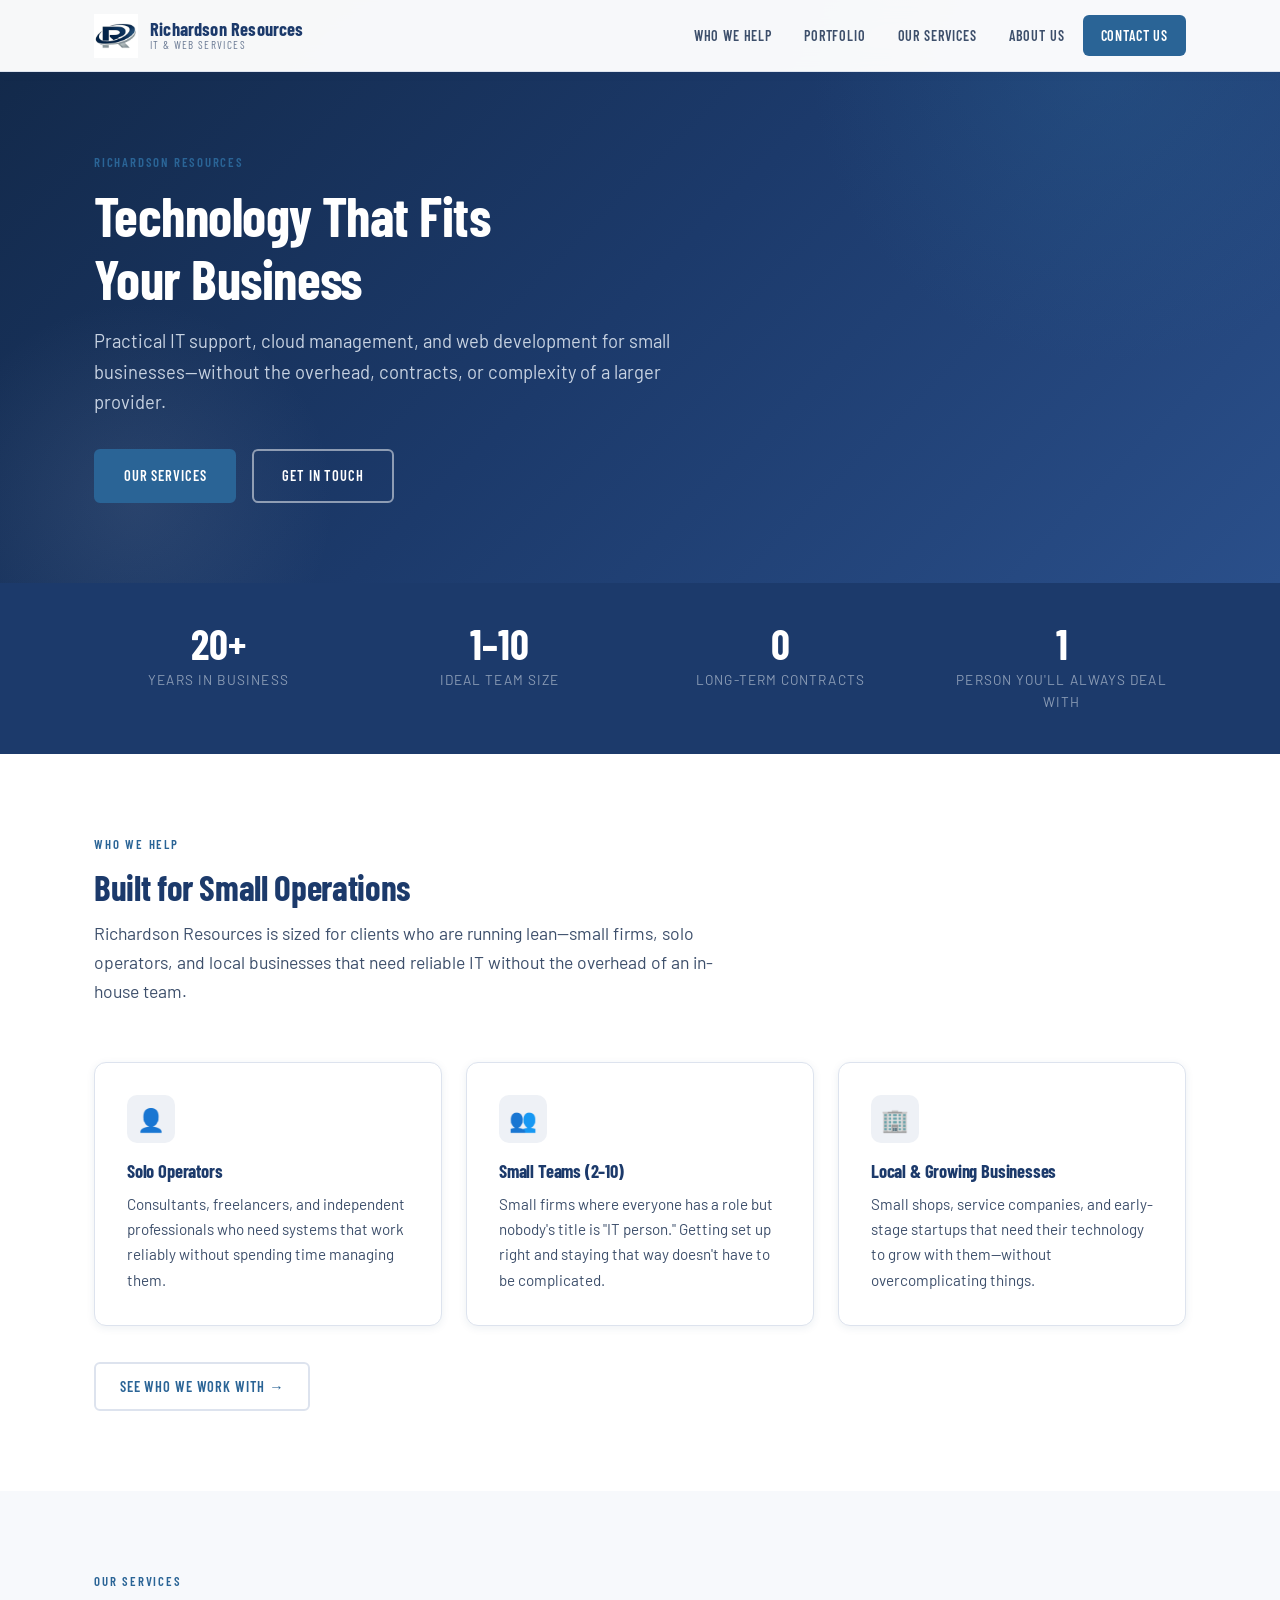
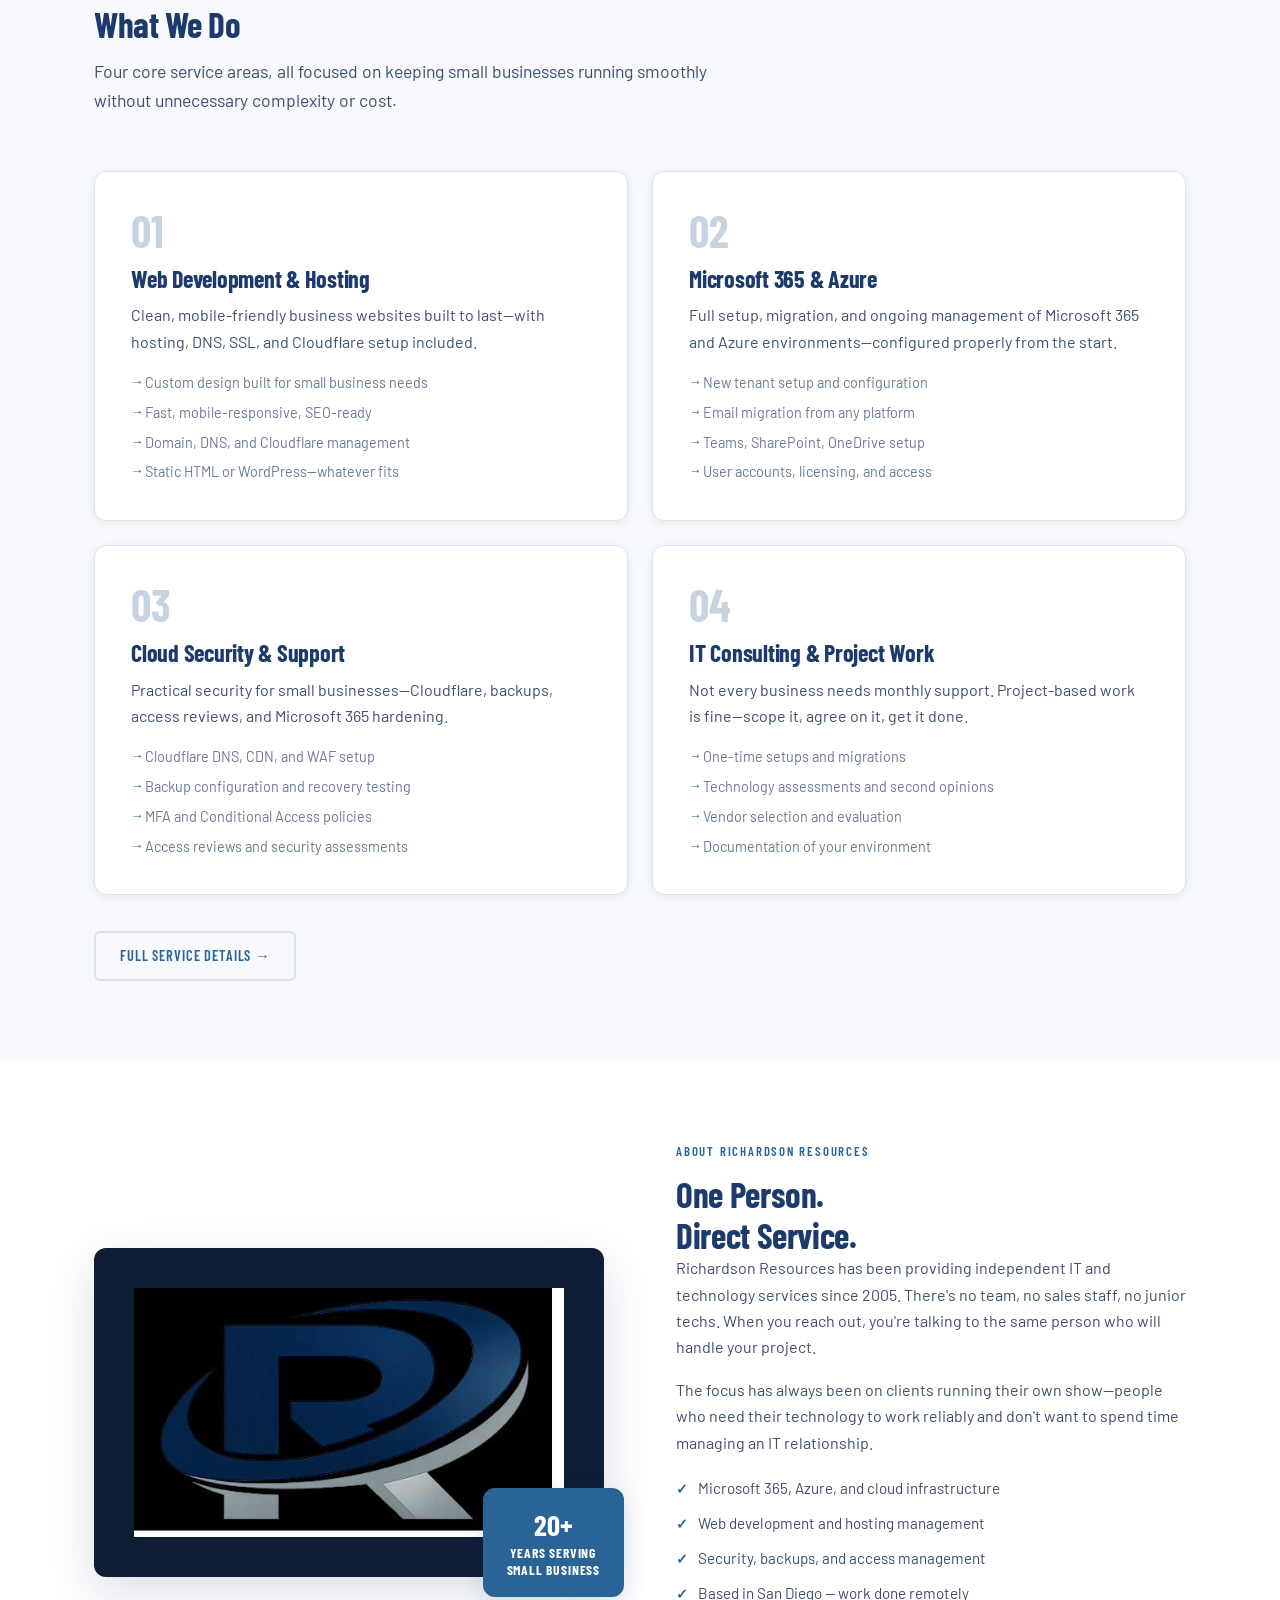
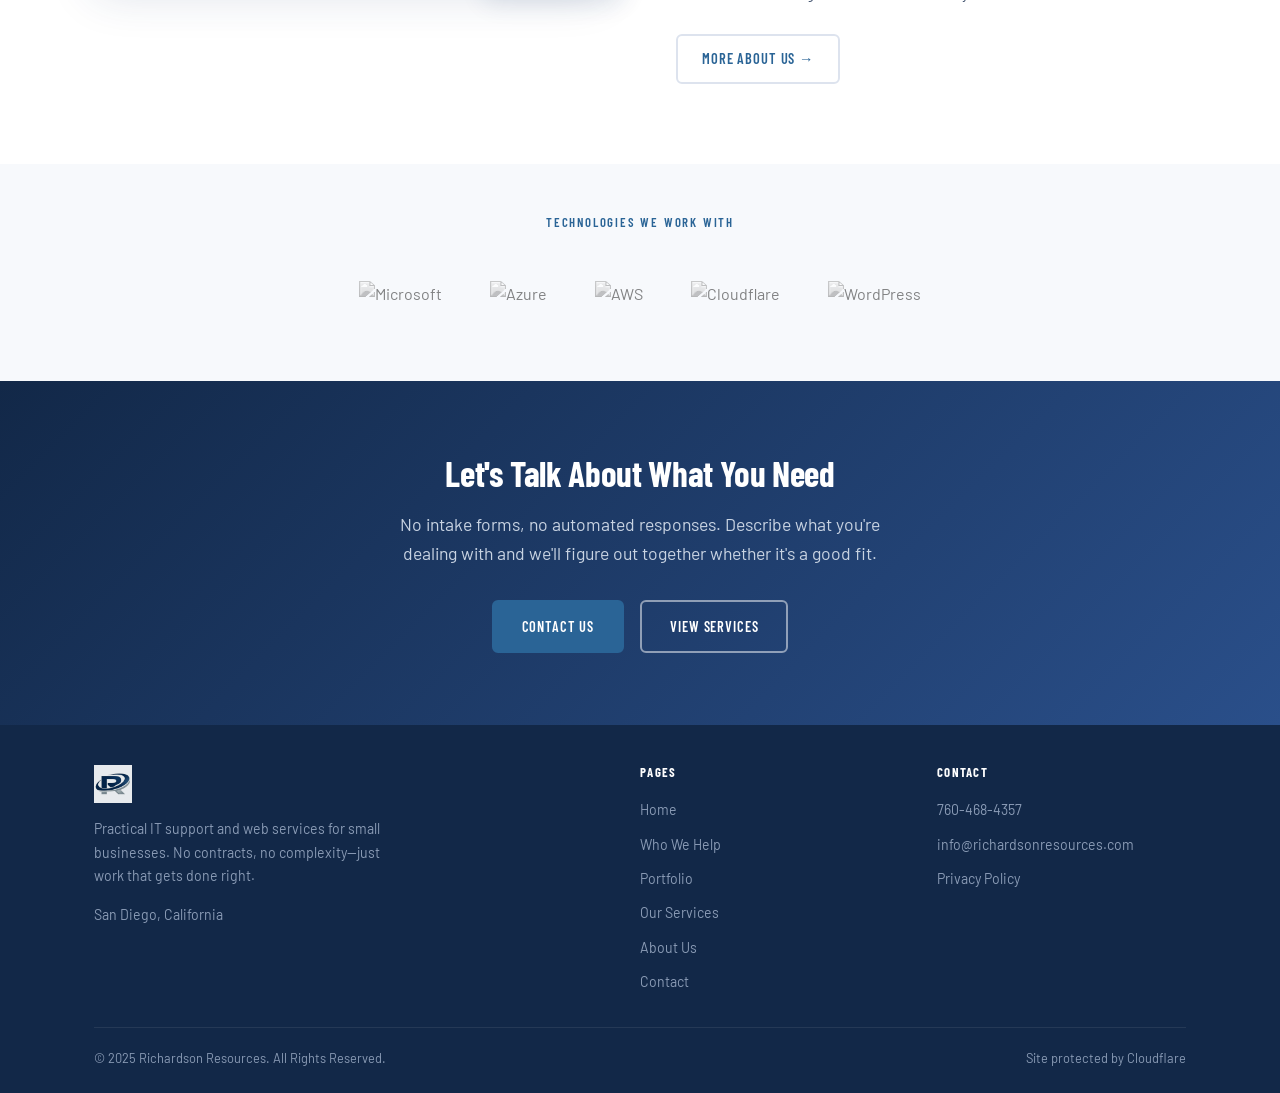
==== index.html @ 94117ff0 "Initial deploy" ====
<!DOCTYPE html>
<html lang="en">
<head>
  <meta charset="UTF-8">
  <meta name="viewport" content="width=device-width, initial-scale=1.0">
  <title>Richardson Resources | Small Business IT &amp; Web Services</title>
  <meta name="description" content="Practical IT support, Microsoft 365 management, and web development for small businesses. No contracts, no complexity — just work that gets done right.">
  <meta name="keywords" content="small business IT support, Microsoft 365, Azure, web development, San Diego, IT consulting">
  <meta property="og:title" content="Richardson Resources">
  <meta property="og:description" content="Practical IT support and web services for small businesses. Project-based, no contracts.">
  <meta property="og:type" content="website">
  <meta name="theme-color" content="#1C3A6B">
  <link rel="icon" href="images/favicon.jpg" type="image/jpeg">
  <link rel="stylesheet" href="style.css">
</head>
<body>

  <!-- ============ NAVIGATION ============ -->
  <nav class="nav">
    <div class="container nav__inner">
      <a href="index.html" class="nav__logo">
        <img src="images/LogoR.jpg" alt="Richardson Resources">
        <div class="nav__logo-text">
          Richardson Resources
          <span>IT &amp; Web Services</span>
        </div>
      </a>
      <div class="nav__links">
        <a href="who-we-help.html">Who We Help</a>
        <a href="portfolio.html">Portfolio</a>
        <a href="our-services.html">Our Services</a>
        <a href="about-us.html">About Us</a>
        <a href="contact.html" class="btn-primary">Contact Us</a>
      </div>
      <button class="nav__toggle" id="navToggle" aria-label="Open menu">
        <span></span><span></span><span></span>
      </button>
    </div>
  </nav>

  <!-- Mobile menu -->
  <div class="nav__mobile" id="mobileMenu">
    <a href="who-we-help.html">Who We Help</a>
    <a href="portfolio.html">Portfolio</a>
    <a href="our-services.html">Our Services</a>
    <a href="about-us.html">About Us</a>
    <a href="contact.html">Contact Us</a>
  </div>

  <!-- ============ HERO ============ -->
  <section class="hero">
    <div class="container hero__inner">
      <div class="section-label">Richardson Resources</div>
      <h1>Technology That Fits<br>Your Business</h1>
      <p>Practical IT support, cloud management, and web development for small businesses—without the overhead, contracts, or complexity of a larger provider.</p>
      <div class="hero__actions">
        <a href="our-services.html" class="btn btn-primary">Our Services</a>
        <a href="contact.html" class="btn btn-outline">Get in Touch</a>
      </div>
    </div>
  </section>

  <!-- ============ STATS BAR ============ -->
  <div class="stats-bar">
    <div class="container">
      <div class="stats-bar__grid">
        <div>
          <div class="stat__num">20+</div>
          <div class="stat__label">Years in Business</div>
        </div>
        <div>
          <div class="stat__num">1–10</div>
          <div class="stat__label">Ideal Team Size</div>
        </div>
        <div>
          <div class="stat__num">0</div>
          <div class="stat__label">Long-Term Contracts</div>
        </div>
        <div>
          <div class="stat__num">1</div>
          <div class="stat__label">Person You'll Always Deal With</div>
        </div>
      </div>
    </div>
  </div>

  <!-- ============ WHO WE HELP ============ -->
  <section class="section">
    <div class="container">
      <div class="section-header">
        <div class="section-label">Who We Help</div>
        <h2>Built for Small Operations</h2>
        <p>Richardson Resources is sized for clients who are running lean—small firms, solo operators, and local businesses that need reliable IT without the overhead of an in-house team.</p>
      </div>
      <div class="who-grid">
        <div class="who-card">
          <div class="who-card__icon">👤</div>
          <h3>Solo Operators</h3>
          <p>Consultants, freelancers, and independent professionals who need systems that work reliably without spending time managing them.</p>
        </div>
        <div class="who-card">
          <div class="who-card__icon">👥</div>
          <h3>Small Teams (2–10)</h3>
          <p>Small firms where everyone has a role but nobody's title is "IT person." Getting set up right and staying that way doesn't have to be complicated.</p>
        </div>
        <div class="who-card">
          <div class="who-card__icon">🏢</div>
          <h3>Local &amp; Growing Businesses</h3>
          <p>Small shops, service companies, and early-stage startups that need their technology to grow with them—without overcomplicating things.</p>
        </div>
      </div>
      <div style="margin-top: 36px;">
        <a href="who-we-help.html" class="btn btn-ghost">See Who We Work With →</a>
      </div>
    </div>
  </section>

  <!-- ============ SERVICES ============ -->
  <section class="section section--alt">
    <div class="container">
      <div class="section-header">
        <div class="section-label">Our Services</div>
        <h2>What We Do</h2>
        <p>Four core service areas, all focused on keeping small businesses running smoothly without unnecessary complexity or cost.</p>
      </div>
      <div class="services-grid">
        <div class="service-card">
          <div class="service-card__num">01</div>
          <h3>Web Development &amp; Hosting</h3>
          <p>Clean, mobile-friendly business websites built to last—with hosting, DNS, SSL, and Cloudflare setup included.</p>
          <ul>
            <li>Custom design built for small business needs</li>
            <li>Fast, mobile-responsive, SEO-ready</li>
            <li>Domain, DNS, and Cloudflare management</li>
            <li>Static HTML or WordPress—whatever fits</li>
          </ul>
        </div>
        <div class="service-card">
          <div class="service-card__num">02</div>
          <h3>Microsoft 365 &amp; Azure</h3>
          <p>Full setup, migration, and ongoing management of Microsoft 365 and Azure environments—configured properly from the start.</p>
          <ul>
            <li>New tenant setup and configuration</li>
            <li>Email migration from any platform</li>
            <li>Teams, SharePoint, OneDrive setup</li>
            <li>User accounts, licensing, and access</li>
          </ul>
        </div>
        <div class="service-card">
          <div class="service-card__num">03</div>
          <h3>Cloud Security &amp; Support</h3>
          <p>Practical security for small businesses—Cloudflare, backups, access reviews, and Microsoft 365 hardening.</p>
          <ul>
            <li>Cloudflare DNS, CDN, and WAF setup</li>
            <li>Backup configuration and recovery testing</li>
            <li>MFA and Conditional Access policies</li>
            <li>Access reviews and security assessments</li>
          </ul>
        </div>
        <div class="service-card">
          <div class="service-card__num">04</div>
          <h3>IT Consulting &amp; Project Work</h3>
          <p>Not every business needs monthly support. Project-based work is fine—scope it, agree on it, get it done.</p>
          <ul>
            <li>One-time setups and migrations</li>
            <li>Technology assessments and second opinions</li>
            <li>Vendor selection and evaluation</li>
            <li>Documentation of your environment</li>
          </ul>
        </div>
      </div>
      <div style="margin-top: 36px;">
        <a href="our-services.html" class="btn btn-ghost">Full Service Details →</a>
      </div>
    </div>
  </section>

  <!-- ============ ABOUT PREVIEW ============ -->
  <section class="section">
    <div class="container">
      <div class="about-split">
        <div class="about-split__visual">
          <div class="about-split__img-wrap">
            <img src="images/MainLogo.png" alt="Richardson Resources" style="background:#0f1e35; padding: 40px;">
          </div>
          <div class="about-split__badge">
            <strong>20+</strong>
            Years Serving<br>Small Business
          </div>
        </div>
        <div>
          <div class="section-label">About Richardson Resources</div>
          <h2>One Person.<br>Direct Service.</h2>
          <p>Richardson Resources has been providing independent IT and technology services since 2005. There's no team, no sales staff, no junior techs. When you reach out, you're talking to the same person who will handle your project.</p>
          <p>The focus has always been on clients running their own show—people who need their technology to work reliably and don't want to spend time managing an IT relationship.</p>
          <ul class="check-list">
            <li>Microsoft 365, Azure, and cloud infrastructure</li>
            <li>Web development and hosting management</li>
            <li>Security, backups, and access management</li>
            <li>Based in San Diego — work done remotely</li>
          </ul>
          <div style="margin-top: 28px;">
            <a href="about-us.html" class="btn btn-ghost">More About Us →</a>
          </div>
        </div>
      </div>
    </div>
  </section>

  <!-- ============ TECH LOGOS ============ -->
  <section class="section section--alt" style="padding: 48px 0;">
    <div class="container">
      <div class="section-header--center" style="margin-bottom: 32px;">
        <div class="section-label" style="text-align:center;">Technologies We Work With</div>
      </div>
      <div class="tech-logos">
        <img src="https://upload.wikimedia.org/wikipedia/commons/thumb/4/44/Microsoft_logo.svg/512px-Microsoft_logo.svg.png" alt="Microsoft">
        <img src="https://upload.wikimedia.org/wikipedia/commons/thumb/f/f1/Azure_logo_%28no_text%29.svg/372px-Azure_logo_%28no_text%29.svg.png" alt="Azure">
        <img src="https://upload.wikimedia.org/wikipedia/commons/thumb/9/93/Amazon_Web_Services_Logo.svg/1024px-Amazon_Web_Services_Logo.svg.png" alt="AWS">
        <img src="https://upload.wikimedia.org/wikipedia/commons/thumb/4/4b/Cloudflare_Logo.svg/2560px-Cloudflare_Logo.svg.png" alt="Cloudflare">
        <img src="https://upload.wikimedia.org/wikipedia/commons/thumb/9/98/WordPress_blue_logo.svg/512px-WordPress_blue_logo.svg.png" alt="WordPress">
      </div>
    </div>
  </section>

  <!-- ============ CTA BAND ============ -->
  <section class="cta-band">
    <div class="container">
      <h2>Let's Talk About What You Need</h2>
      <p>No intake forms, no automated responses. Describe what you're dealing with and we'll figure out together whether it's a good fit.</p>
      <div style="display:flex;gap:16px;justify-content:center;flex-wrap:wrap;">
        <a href="contact.html" class="btn btn-primary">Contact Us</a>
        <a href="our-services.html" class="btn btn-outline">View Services</a>
      </div>
    </div>
  </section>

  <!-- ============ FOOTER ============ -->
  <footer class="footer">
    <div class="container">
      <div class="footer__inner">
        <div class="footer__brand">
          <img src="images/LogoR.jpg" alt="Richardson Resources">
          <p>Practical IT support and web services for small businesses. No contracts, no complexity—just work that gets done right.</p>
          <p style="margin-top:12px;">San Diego, California</p>
        </div>
        <div class="footer__col">
          <h4>Pages</h4>
          <ul>
            <li><a href="index.html">Home</a></li>
            <li><a href="who-we-help.html">Who We Help</a></li>
            <li><a href="portfolio.html">Portfolio</a></li>
            <li><a href="our-services.html">Our Services</a></li>
            <li><a href="about-us.html">About Us</a></li>
            <li><a href="contact.html">Contact</a></li>
          </ul>
        </div>
        <div class="footer__col">
          <h4>Contact</h4>
          <ul>
            <li><a href="tel:17604684357">760-468-4357</a></li>
            <li><a href="mailto:info@richardsonresources.com">info@richardsonresources.com</a></li>
            <li><a href="privacy-policy.html">Privacy Policy</a></li>
          </ul>
        </div>
      </div>
      <div class="footer__bottom">
        <span>© 2025 Richardson Resources. All Rights Reserved.</span>
        <span>Site protected by <a href="https://www.cloudflare.com" target="_blank" rel="noopener">Cloudflare</a></span>
      </div>
    </div>
  </footer>

  <script src="nav.js"></script>
</body>
</html>
---- style.css ----
/* ============================================================
   RICHARDSON RESOURCES — Main Stylesheet
   Brand: Navy #1C3A6B | Steel #8A9BB5 | Accent #2A6496
   Updated: 2025
   ============================================================ */

/* --- Google Fonts --- */
@import url('https://fonts.googleapis.com/css2?family=Barlow:wght@300;400;500;600;700&family=Barlow+Condensed:wght@500;600;700&display=swap');

/* --- CSS Variables --- */
:root {
  --navy:        #1C3A6B;
  --navy-dark:   #122848;
  --navy-light:  #2A4F8A;
  --steel:       #8A9BB5;
  --steel-light: #C8D3E2;
  --steel-pale:  #EEF1F6;
  --accent:      #2A6496;
  --accent-light:#3A7AB0;
  --white:       #FFFFFF;
  --off-white:   #F7F9FC;
  --text-dark:   #1A2133;
  --text-mid:    #3D4F6B;
  --text-light:  #6A7A94;
  --border:      #DDE3EE;

  --font-main:   'Barlow', sans-serif;
  --font-display:'Barlow Condensed', sans-serif;

  --radius:      6px;
  --radius-lg:   12px;
  --shadow-sm:   0 2px 8px rgba(28,58,107,0.08);
  --shadow-md:   0 6px 24px rgba(28,58,107,0.12);
  --shadow-lg:   0 16px 48px rgba(28,58,107,0.16);

  --max-width:   1140px;
  --nav-height:  72px;
  --transition:  0.25s ease;
}

/* --- Reset & Base --- */
*, *::before, *::after { box-sizing: border-box; margin: 0; padding: 0; }

html { scroll-behavior: smooth; font-size: 16px; }

body {
  font-family: var(--font-main);
  color: var(--text-dark);
  background: var(--white);
  line-height: 1.65;
  -webkit-font-smoothing: antialiased;
}

img { max-width: 100%; display: block; }
a { color: var(--accent); text-decoration: none; transition: color var(--transition); }
a:hover { color: var(--navy); }

/* --- Typography --- */
h1, h2, h3, h4 {
  font-family: var(--font-display);
  font-weight: 700;
  line-height: 1.15;
  color: var(--navy);
  letter-spacing: -0.01em;
}

h1 { font-size: clamp(2.2rem, 5vw, 3.4rem); }
h2 { font-size: clamp(1.6rem, 3vw, 2.2rem); }
h3 { font-size: clamp(1.2rem, 2vw, 1.5rem); }
h4 { font-size: 1.1rem; }

p { color: var(--text-mid); margin-bottom: 1rem; }
p:last-child { margin-bottom: 0; }

ul { list-style: none; }

/* --- Layout Utilities --- */
.container {
  max-width: var(--max-width);
  margin: 0 auto;
  padding: 0 24px;
}

.section {
  padding: 80px 0;
}

.section--alt {
  background: var(--off-white);
}

.section--navy {
  background: var(--navy);
}

.section--navy h1,
.section--navy h2,
.section--navy h3 { color: var(--white); }
.section--navy p { color: var(--steel-light); }

.section-label {
  font-family: var(--font-display);
  font-size: 0.8rem;
  font-weight: 600;
  letter-spacing: 0.14em;
  text-transform: uppercase;
  color: var(--accent);
  margin-bottom: 12px;
}

.section-header {
  max-width: 640px;
  margin-bottom: 56px;
}

.section-header--center {
  text-align: center;
  margin: 0 auto 56px;
}

.section-header p {
  font-size: 1.1rem;
  margin-top: 12px;
}

/* --- Buttons --- */
.btn {
  display: inline-flex;
  align-items: center;
  gap: 8px;
  font-family: var(--font-display);
  font-size: 0.9rem;
  font-weight: 600;
  letter-spacing: 0.06em;
  text-transform: uppercase;
  padding: 13px 28px;
  border-radius: var(--radius);
  border: 2px solid transparent;
  cursor: pointer;
  transition: all var(--transition);
  white-space: nowrap;
}

.btn-primary {
  background: var(--accent);
  color: var(--white);
  border-color: var(--accent);
}
.btn-primary:hover {
  background: var(--navy);
  border-color: var(--navy);
  color: var(--white);
  transform: translateY(-1px);
  box-shadow: var(--shadow-md);
}

.btn-outline {
  background: transparent;
  color: var(--white);
  border-color: rgba(255,255,255,0.5);
}
.btn-outline:hover {
  background: rgba(255,255,255,0.12);
  border-color: var(--white);
  color: var(--white);
}

.btn-ghost {
  background: transparent;
  color: var(--accent);
  border-color: var(--border);
  padding: 11px 24px;
}
.btn-ghost:hover {
  border-color: var(--accent);
  background: var(--steel-pale);
  color: var(--navy);
}

/* ============================================================
   NAVIGATION
   ============================================================ */
.nav {
  position: fixed;
  top: 0;
  left: 0;
  right: 0;
  z-index: 100;
  height: var(--nav-height);
  background: rgba(255,255,255,0.97);
  backdrop-filter: blur(12px);
  border-bottom: 1px solid var(--border);
  box-shadow: var(--shadow-sm);
  transition: all var(--transition);
}

.nav__inner {
  display: flex;
  align-items: center;
  justify-content: space-between;
  height: 100%;
}

.nav__logo {
  display: flex;
  align-items: center;
  gap: 12px;
  flex-shrink: 0;
}

.nav__logo img {
  height: 44px;
  width: auto;
}

.nav__logo-text {
  font-family: var(--font-display);
  font-size: 1.15rem;
  font-weight: 700;
  color: var(--navy);
  letter-spacing: 0.01em;
  line-height: 1.1;
}

.nav__logo-text span {
  display: block;
  font-weight: 400;
  font-size: 0.7rem;
  letter-spacing: 0.12em;
  text-transform: uppercase;
  color: var(--text-light);
}

.nav__links {
  display: flex;
  align-items: center;
  gap: 4px;
}

.nav__links a {
  font-family: var(--font-display);
  font-size: 0.88rem;
  font-weight: 600;
  letter-spacing: 0.06em;
  text-transform: uppercase;
  color: var(--text-mid);
  padding: 8px 14px;
  border-radius: var(--radius);
  transition: all var(--transition);
}

.nav__links a:hover,
.nav__links a.active {
  color: var(--navy);
  background: var(--steel-pale);
}

.nav__links a.btn-primary {
  color: var(--white);
  background: var(--accent);
  padding: 9px 18px;
}
.nav__links a.btn-primary:hover {
  background: var(--navy);
  color: var(--white);
}

/* Mobile nav toggle */
.nav__toggle {
  display: none;
  flex-direction: column;
  gap: 5px;
  cursor: pointer;
  padding: 4px;
  background: none;
  border: none;
}

.nav__toggle span {
  display: block;
  width: 24px;
  height: 2px;
  background: var(--navy);
  border-radius: 2px;
  transition: all var(--transition);
}

/* Mobile menu */
.nav__mobile {
  display: none;
  position: fixed;
  top: var(--nav-height);
  left: 0;
  right: 0;
  background: var(--white);
  border-bottom: 1px solid var(--border);
  box-shadow: var(--shadow-md);
  padding: 16px 24px 24px;
  z-index: 99;
}

.nav__mobile.open { display: block; }

.nav__mobile a {
  display: block;
  font-family: var(--font-display);
  font-size: 1rem;
  font-weight: 600;
  letter-spacing: 0.06em;
  text-transform: uppercase;
  color: var(--text-mid);
  padding: 12px 0;
  border-bottom: 1px solid var(--border);
  transition: color var(--transition);
}

.nav__mobile a:last-child { border-bottom: none; }
.nav__mobile a:hover { color: var(--navy); }

/* ============================================================
   PAGE HERO
   ============================================================ */
.hero {
  padding-top: calc(var(--nav-height) + 80px);
  padding-bottom: 80px;
  background: linear-gradient(135deg, var(--navy-dark) 0%, var(--navy) 50%, var(--navy-light) 100%);
  position: relative;
  overflow: hidden;
}

.hero::before {
  content: '';
  position: absolute;
  top: -40%;
  right: -10%;
  width: 600px;
  height: 600px;
  background: radial-gradient(circle, rgba(42,100,150,0.3) 0%, transparent 70%);
  pointer-events: none;
}

.hero::after {
  content: '';
  position: absolute;
  bottom: -20%;
  left: -5%;
  width: 400px;
  height: 400px;
  background: radial-gradient(circle, rgba(138,155,181,0.15) 0%, transparent 70%);
  pointer-events: none;
}

.hero__inner {
  position: relative;
  z-index: 1;
}

.hero h1 { color: var(--white); }

.hero p {
  color: var(--steel-light);
  font-size: 1.15rem;
  max-width: 600px;
  margin: 16px 0 32px;
}

.hero__actions {
  display: flex;
  gap: 16px;
  flex-wrap: wrap;
}

/* Page hero (inner pages) — smaller */
.page-hero {
  padding-top: calc(var(--nav-height) + 56px);
  padding-bottom: 56px;
  background: linear-gradient(135deg, var(--navy-dark) 0%, var(--navy) 60%, var(--navy-light) 100%);
  position: relative;
  overflow: hidden;
}

.page-hero::before {
  content: '';
  position: absolute;
  top: -50%;
  right: -5%;
  width: 400px;
  height: 400px;
  background: radial-gradient(circle, rgba(42,100,150,0.25) 0%, transparent 70%);
  pointer-events: none;
}

.page-hero h1 { color: var(--white); }
.page-hero p {
  color: var(--steel-light);
  font-size: 1.1rem;
  max-width: 560px;
  margin-top: 12px;
}

/* ============================================================
   HOME — WHO WE HELP PREVIEW
   ============================================================ */
.who-grid {
  display: grid;
  grid-template-columns: repeat(3, 1fr);
  gap: 24px;
}

.who-card {
  background: var(--white);
  border: 1px solid var(--border);
  border-radius: var(--radius-lg);
  padding: 32px;
  box-shadow: var(--shadow-sm);
  transition: all var(--transition);
}

.who-card:hover {
  box-shadow: var(--shadow-md);
  transform: translateY(-3px);
  border-color: var(--steel-light);
}

.who-card__icon {
  width: 48px;
  height: 48px;
  background: var(--steel-pale);
  border-radius: 10px;
  display: flex;
  align-items: center;
  justify-content: center;
  margin-bottom: 18px;
  color: var(--accent);
  font-size: 1.4rem;
}

.who-card h3 { margin-bottom: 10px; font-size: 1.15rem; }
.who-card p { font-size: 0.95rem; }

/* ============================================================
   HOME — SERVICES PREVIEW
   ============================================================ */
.services-grid {
  display: grid;
  grid-template-columns: repeat(2, 1fr);
  gap: 24px;
}

.service-card {
  background: var(--white);
  border: 1px solid var(--border);
  border-radius: var(--radius-lg);
  padding: 36px;
  box-shadow: var(--shadow-sm);
  transition: all var(--transition);
  position: relative;
  overflow: hidden;
}

.service-card::before {
  content: '';
  position: absolute;
  top: 0;
  left: 0;
  right: 0;
  height: 3px;
  background: linear-gradient(90deg, var(--navy), var(--accent));
  transform: scaleX(0);
  transform-origin: left;
  transition: transform var(--transition);
}

.service-card:hover { box-shadow: var(--shadow-md); transform: translateY(-3px); }
.service-card:hover::before { transform: scaleX(1); }

.service-card__num {
  font-family: var(--font-display);
  font-size: 2.8rem;
  font-weight: 700;
  color: var(--steel-light);
  line-height: 1;
  margin-bottom: 12px;
}

.service-card h3 { margin-bottom: 10px; }

.service-card ul {
  margin-top: 14px;
  display: flex;
  flex-direction: column;
  gap: 6px;
}

.service-card li {
  font-size: 0.9rem;
  color: var(--text-light);
  padding-left: 14px;
  position: relative;
}
.service-card li::before {
  content: '→';
  position: absolute;
  left: 0;
  color: var(--accent);
  font-size: 0.8rem;
}

/* ============================================================
   STATS BAR
   ============================================================ */
.stats-bar {
  background: var(--navy);
  padding: 40px 0;
}

.stats-bar__grid {
  display: grid;
  grid-template-columns: repeat(4, 1fr);
  gap: 32px;
  text-align: center;
}

.stat__num {
  font-family: var(--font-display);
  font-size: 2.6rem;
  font-weight: 700;
  color: var(--white);
  line-height: 1;
}

.stat__label {
  font-size: 0.85rem;
  color: var(--steel);
  margin-top: 4px;
  text-transform: uppercase;
  letter-spacing: 0.08em;
}

/* ============================================================
   TECH LOGOS
   ============================================================ */
.tech-logos {
  display: flex;
  align-items: center;
  justify-content: center;
  gap: 48px;
  flex-wrap: wrap;
  padding: 16px 0;
}

.tech-logos img {
  height: 36px;
  width: auto;
  opacity: 0.55;
  filter: grayscale(100%);
  transition: all var(--transition);
}

.tech-logos img:hover {
  opacity: 0.9;
  filter: grayscale(0%);
}

/* ============================================================
   ABOUT PREVIEW
   ============================================================ */
.about-split {
  display: grid;
  grid-template-columns: 1fr 1fr;
  gap: 72px;
  align-items: center;
}

.about-split__visual {
  position: relative;
}

.about-split__img-wrap {
  border-radius: var(--radius-lg);
  overflow: hidden;
  box-shadow: var(--shadow-lg);
}

.about-split__badge {
  position: absolute;
  bottom: -20px;
  right: -20px;
  background: var(--accent);
  color: var(--white);
  padding: 18px 24px;
  border-radius: var(--radius-lg);
  font-family: var(--font-display);
  font-weight: 700;
  font-size: 0.85rem;
  letter-spacing: 0.06em;
  text-transform: uppercase;
  box-shadow: var(--shadow-md);
  text-align: center;
  line-height: 1.3;
}

.about-split__badge strong {
  display: block;
  font-size: 1.8rem;
  letter-spacing: 0;
  text-transform: none;
}

/* ============================================================
   CHECK LISTS
   ============================================================ */
.check-list {
  display: flex;
  flex-direction: column;
  gap: 10px;
  margin: 20px 0;
}

.check-list li {
  display: flex;
  align-items: flex-start;
  gap: 10px;
  font-size: 0.95rem;
  color: var(--text-mid);
}

.check-list li::before {
  content: '✓';
  color: var(--accent);
  font-weight: 700;
  font-size: 0.85rem;
  margin-top: 2px;
  flex-shrink: 0;
}

/* ============================================================
   CTA BAND
   ============================================================ */
.cta-band {
  background: linear-gradient(135deg, var(--navy-dark), var(--navy-light));
  padding: 72px 0;
  text-align: center;
}

.cta-band h2 { color: var(--white); margin-bottom: 16px; }
.cta-band p {
  color: var(--steel-light);
  font-size: 1.1rem;
  max-width: 520px;
  margin: 0 auto 32px;
}

/* ============================================================
   WHO WE HELP PAGE
   ============================================================ */
.client-types {
  display: grid;
  grid-template-columns: repeat(2, 1fr);
  gap: 24px;
}

.client-card {
  background: var(--white);
  border: 1px solid var(--border);
  border-radius: var(--radius-lg);
  padding: 36px;
  box-shadow: var(--shadow-sm);
  transition: all var(--transition);
}

.client-card:hover {
  box-shadow: var(--shadow-md);
  transform: translateY(-3px);
}

.client-card__tag {
  display: inline-block;
  font-family: var(--font-display);
  font-size: 0.72rem;
  font-weight: 600;
  letter-spacing: 0.1em;
  text-transform: uppercase;
  color: var(--accent);
  background: var(--steel-pale);
  padding: 4px 10px;
  border-radius: 100px;
  margin-bottom: 14px;
}

.client-card h3 { margin-bottom: 10px; }

.fit-list {
  display: grid;
  grid-template-columns: repeat(2, 1fr);
  gap: 14px;
  margin-top: 8px;
}

.fit-item {
  background: var(--white);
  border: 1px solid var(--border);
  border-radius: var(--radius);
  padding: 20px;
  font-size: 0.9rem;
  color: var(--text-mid);
  line-height: 1.5;
}

/* ============================================================
   SERVICES PAGE
   ============================================================ */
.service-section {
  padding: 72px 0;
  border-bottom: 1px solid var(--border);
}

.service-section:last-of-type { border-bottom: none; }

.service-layout {
  display: grid;
  grid-template-columns: 1fr 2fr;
  gap: 64px;
  align-items: start;
}

.service-layout__aside {
  position: sticky;
  top: calc(var(--nav-height) + 24px);
}

.service-layout__aside h2 { margin-bottom: 12px; }

.service-features {
  display: grid;
  grid-template-columns: repeat(2, 1fr);
  gap: 14px;
  margin-top: 16px;
}

.feature-item {
  background: var(--off-white);
  border: 1px solid var(--border);
  border-radius: var(--radius);
  padding: 18px;
  font-size: 0.88rem;
  color: var(--text-mid);
  line-height: 1.5;
}

.feature-item strong {
  display: block;
  font-weight: 600;
  color: var(--navy);
  margin-bottom: 4px;
}

/* ============================================================
   PORTFOLIO PAGE
   ============================================================ */
.portfolio-grid {
  display: grid;
  grid-template-columns: repeat(3, 1fr);
  gap: 28px;
}

.portfolio-card {
  background: var(--white);
  border: 1px solid var(--border);
  border-radius: var(--radius-lg);
  overflow: hidden;
  box-shadow: var(--shadow-sm);
  transition: all var(--transition);
}

.portfolio-card:hover {
  box-shadow: var(--shadow-md);
  transform: translateY(-4px);
}

.portfolio-card__thumb {
  height: 200px;
  background: var(--steel-pale);
  display: flex;
  align-items: center;
  justify-content: center;
  position: relative;
  overflow: hidden;
}

.portfolio-card__thumb img {
  width: 100%;
  height: 100%;
  object-fit: cover;
}

.portfolio-card__thumb-placeholder {
  font-family: var(--font-display);
  font-size: 3rem;
  font-weight: 700;
  color: var(--steel-light);
}

.portfolio-card__body { padding: 24px; }
.portfolio-card__body h3 { font-size: 1.1rem; margin-bottom: 6px; }
.portfolio-card__body p { font-size: 0.88rem; margin-bottom: 16px; }

.portfolio-card__tag {
  display: inline-block;
  font-size: 0.72rem;
  font-weight: 600;
  letter-spacing: 0.08em;
  text-transform: uppercase;
  color: var(--accent);
  background: var(--steel-pale);
  padding: 3px 10px;
  border-radius: 100px;
  margin-bottom: 10px;
}

/* ============================================================
   ABOUT PAGE
   ============================================================ */
.timeline {
  position: relative;
  padding-left: 32px;
}

.timeline::before {
  content: '';
  position: absolute;
  left: 8px;
  top: 8px;
  bottom: 0;
  width: 2px;
  background: var(--border);
}

.timeline-item {
  position: relative;
  margin-bottom: 36px;
}

.timeline-item::before {
  content: '';
  position: absolute;
  left: -28px;
  top: 6px;
  width: 10px;
  height: 10px;
  border-radius: 50%;
  background: var(--accent);
  border: 2px solid var(--white);
  box-shadow: 0 0 0 2px var(--accent);
}

.timeline-item h4 { margin-bottom: 4px; }
.timeline-item p { font-size: 0.92rem; }

.skills-grid {
  display: grid;
  grid-template-columns: repeat(3, 1fr);
  gap: 16px;
}

.skill-pill {
  background: var(--steel-pale);
  border: 1px solid var(--border);
  border-radius: var(--radius);
  padding: 14px 18px;
  font-size: 0.88rem;
  color: var(--text-mid);
}

.skill-pill strong {
  display: block;
  color: var(--navy);
  font-weight: 600;
  margin-bottom: 2px;
}

/* ============================================================
   CONTACT / FOOTER
   ============================================================ */
.contact-split {
  display: grid;
  grid-template-columns: 1fr 1.4fr;
  gap: 64px;
  align-items: start;
}

.contact-info h3 { margin-bottom: 24px; }

.contact-detail {
  display: flex;
  align-items: flex-start;
  gap: 14px;
  margin-bottom: 20px;
}

.contact-detail__icon {
  width: 40px;
  height: 40px;
  background: var(--steel-pale);
  border-radius: 8px;
  display: flex;
  align-items: center;
  justify-content: center;
  color: var(--accent);
  font-size: 1rem;
  flex-shrink: 0;
}

.contact-detail__text strong {
  display: block;
  font-size: 0.78rem;
  text-transform: uppercase;
  letter-spacing: 0.1em;
  color: var(--text-light);
  margin-bottom: 2px;
}

.contact-detail__text a,
.contact-detail__text span {
  font-size: 0.95rem;
  color: var(--text-dark);
}

/* Contact Form */
.contact-form {
  background: var(--white);
  border: 1px solid var(--border);
  border-radius: var(--radius-lg);
  padding: 40px;
  box-shadow: var(--shadow-sm);
}

.form-group {
  margin-bottom: 20px;
}

.form-group label {
  display: block;
  font-family: var(--font-display);
  font-size: 0.78rem;
  font-weight: 600;
  letter-spacing: 0.1em;
  text-transform: uppercase;
  color: var(--text-light);
  margin-bottom: 6px;
}

.form-group input,
.form-group textarea {
  width: 100%;
  padding: 12px 16px;
  border: 1px solid var(--border);
  border-radius: var(--radius);
  font-family: var(--font-main);
  font-size: 0.95rem;
  color: var(--text-dark);
  background: var(--off-white);
  transition: border-color var(--transition), box-shadow var(--transition);
  outline: none;
}

.form-group input:focus,
.form-group textarea:focus {
  border-color: var(--accent);
  box-shadow: 0 0 0 3px rgba(42,100,150,0.1);
  background: var(--white);
}

.form-group textarea {
  height: 130px;
  resize: vertical;
}

/* Footer */
.footer {
  background: var(--navy-dark);
  padding: 40px 0 24px;
}

.footer__inner {
  display: grid;
  grid-template-columns: 2fr 1fr 1fr;
  gap: 48px;
  padding-bottom: 32px;
  border-bottom: 1px solid rgba(255,255,255,0.08);
}

.footer__brand img {
  height: 38px;
  width: auto;
  margin-bottom: 14px;
  opacity: 0.9;
}

.footer__brand p {
  font-size: 0.88rem;
  color: var(--steel);
  max-width: 300px;
}

.footer__col h4 {
  color: var(--white);
  font-size: 0.8rem;
  letter-spacing: 0.1em;
  text-transform: uppercase;
  margin-bottom: 16px;
}

.footer__col ul {
  display: flex;
  flex-direction: column;
  gap: 8px;
}

.footer__col a {
  font-size: 0.88rem;
  color: var(--steel);
  transition: color var(--transition);
}

.footer__col a:hover { color: var(--white); }

.footer__bottom {
  display: flex;
  justify-content: space-between;
  align-items: center;
  padding-top: 20px;
  font-size: 0.8rem;
  color: var(--steel);
  flex-wrap: wrap;
  gap: 8px;
}

.footer__bottom a { color: var(--steel); }
.footer__bottom a:hover { color: var(--white); }

/* ============================================================
   RESPONSIVE
   ============================================================ */
@media (max-width: 900px) {
  .nav__links { display: none; }
  .nav__toggle { display: flex; }

  .who-grid { grid-template-columns: 1fr; }
  .services-grid { grid-template-columns: 1fr; }
  .about-split { grid-template-columns: 1fr; gap: 40px; }
  .about-split__badge { bottom: 16px; right: 16px; }
  .stats-bar__grid { grid-template-columns: repeat(2, 1fr); }
  .client-types { grid-template-columns: 1fr; }
  .fit-list { grid-template-columns: 1fr; }
  .service-layout { grid-template-columns: 1fr; gap: 32px; }
  .service-layout__aside { position: static; }
  .service-features { grid-template-columns: 1fr; }
  .portfolio-grid { grid-template-columns: repeat(2, 1fr); }
  .skills-grid { grid-template-columns: repeat(2, 1fr); }
  .contact-split { grid-template-columns: 1fr; gap: 40px; }
  .footer__inner { grid-template-columns: 1fr; gap: 32px; }
}

@media (max-width: 600px) {
  .section { padding: 56px 0; }
  .portfolio-grid { grid-template-columns: 1fr; }
  .stats-bar__grid { grid-template-columns: repeat(2, 1fr); gap: 24px; }
  .hero__actions { flex-direction: column; align-items: flex-start; }
  .skills-grid { grid-template-columns: 1fr; }
  .contact-form { padding: 24px; }
  .footer__bottom { flex-direction: column; align-items: flex-start; }
}
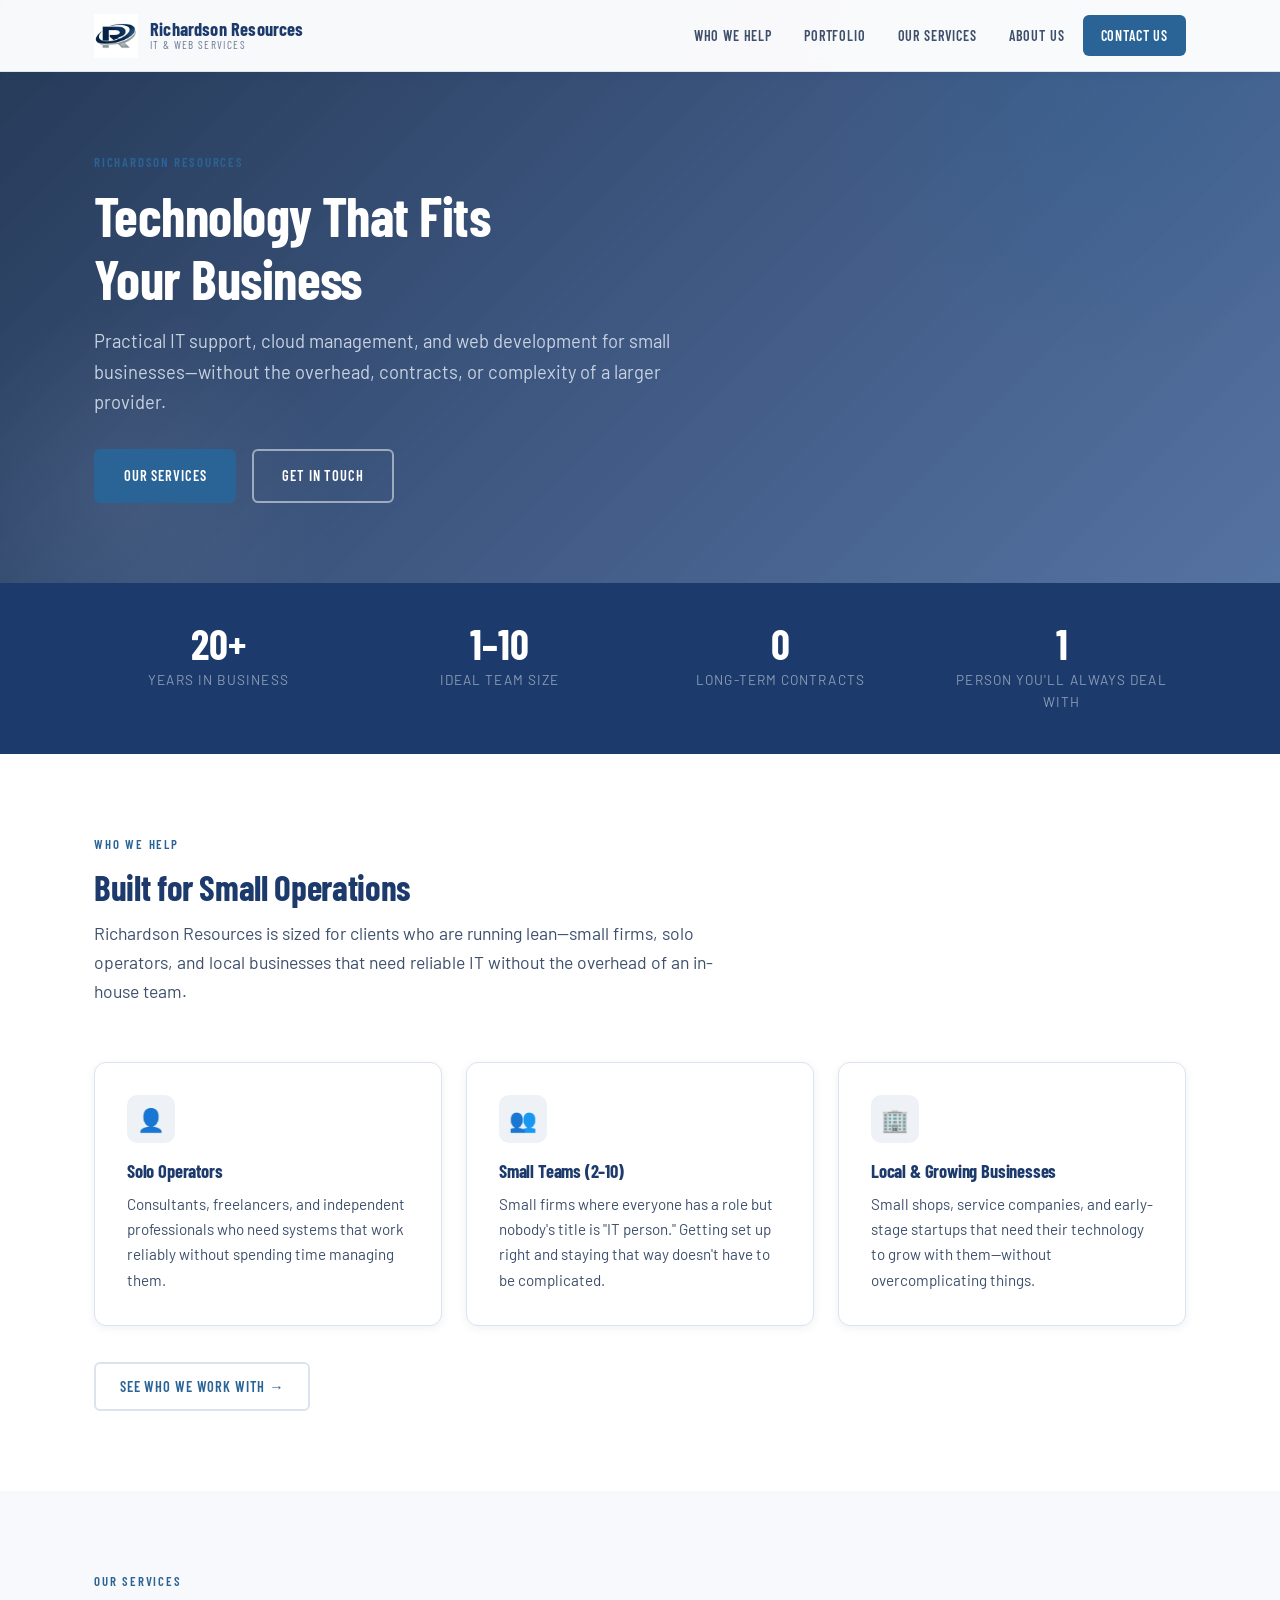
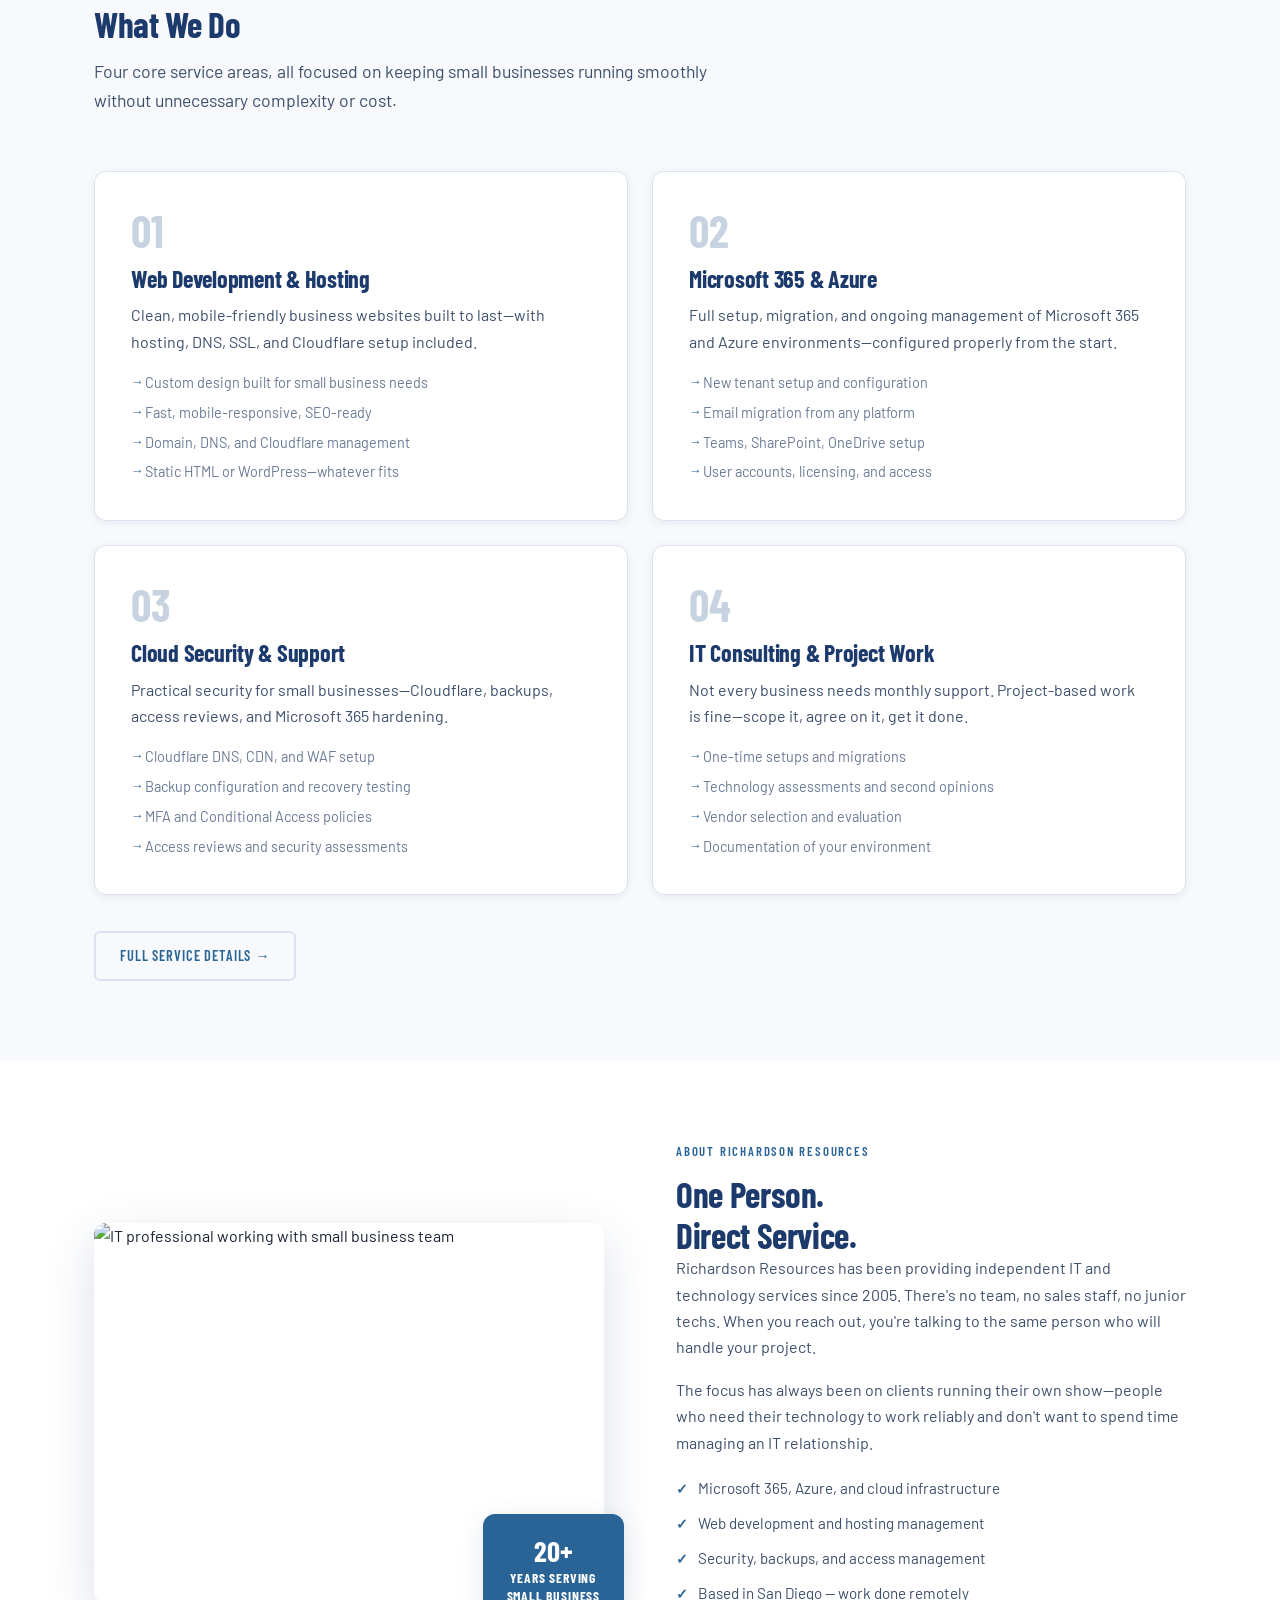
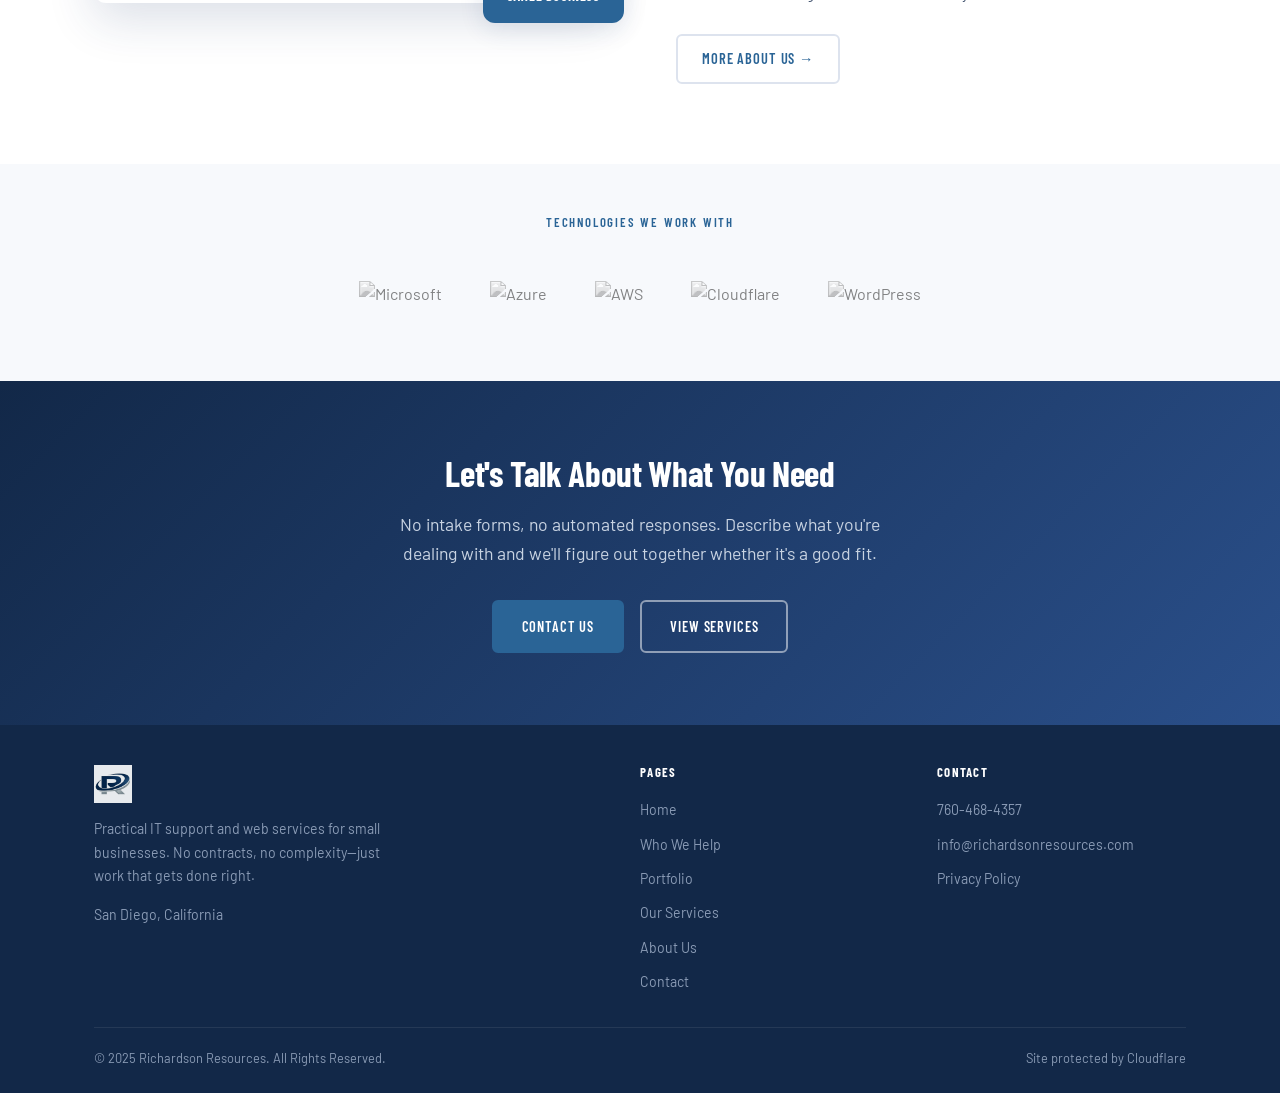
==== commit 0854b088: "take 2" ====
--- a/index.html
+++ b/index.html
@@ -48,7 +48,7 @@
   </div>
 
   <!-- ============ HERO ============ -->
-  <section class="hero">
+  <section class="hero hero--img" style="background-image: linear-gradient(135deg, rgba(18,40,72,0.92) 0%, rgba(28,58,107,0.85) 50%, rgba(42,79,138,0.80) 100%), url('https://images.unsplash.com/photo-1497366216548-37526070297c?w=1600&q=80'); background-size: cover; background-position: center;">
     <div class="container hero__inner">
       <div class="section-label">Richardson Resources</div>
       <h1>Technology That Fits<br>Your Business</h1>
@@ -181,7 +181,7 @@
       <div class="about-split">
         <div class="about-split__visual">
           <div class="about-split__img-wrap">
-            <img src="images/MainLogo.png" alt="Richardson Resources" style="background:#0f1e35; padding: 40px;">
+            <img src="https://images.unsplash.com/photo-1519389950473-47ba0277781c?w=800&q=80" alt="IT professional working with small business team" style="width:100%; height:380px; object-fit:cover;">
           </div>
           <div class="about-split__badge">
             <strong>20+</strong>
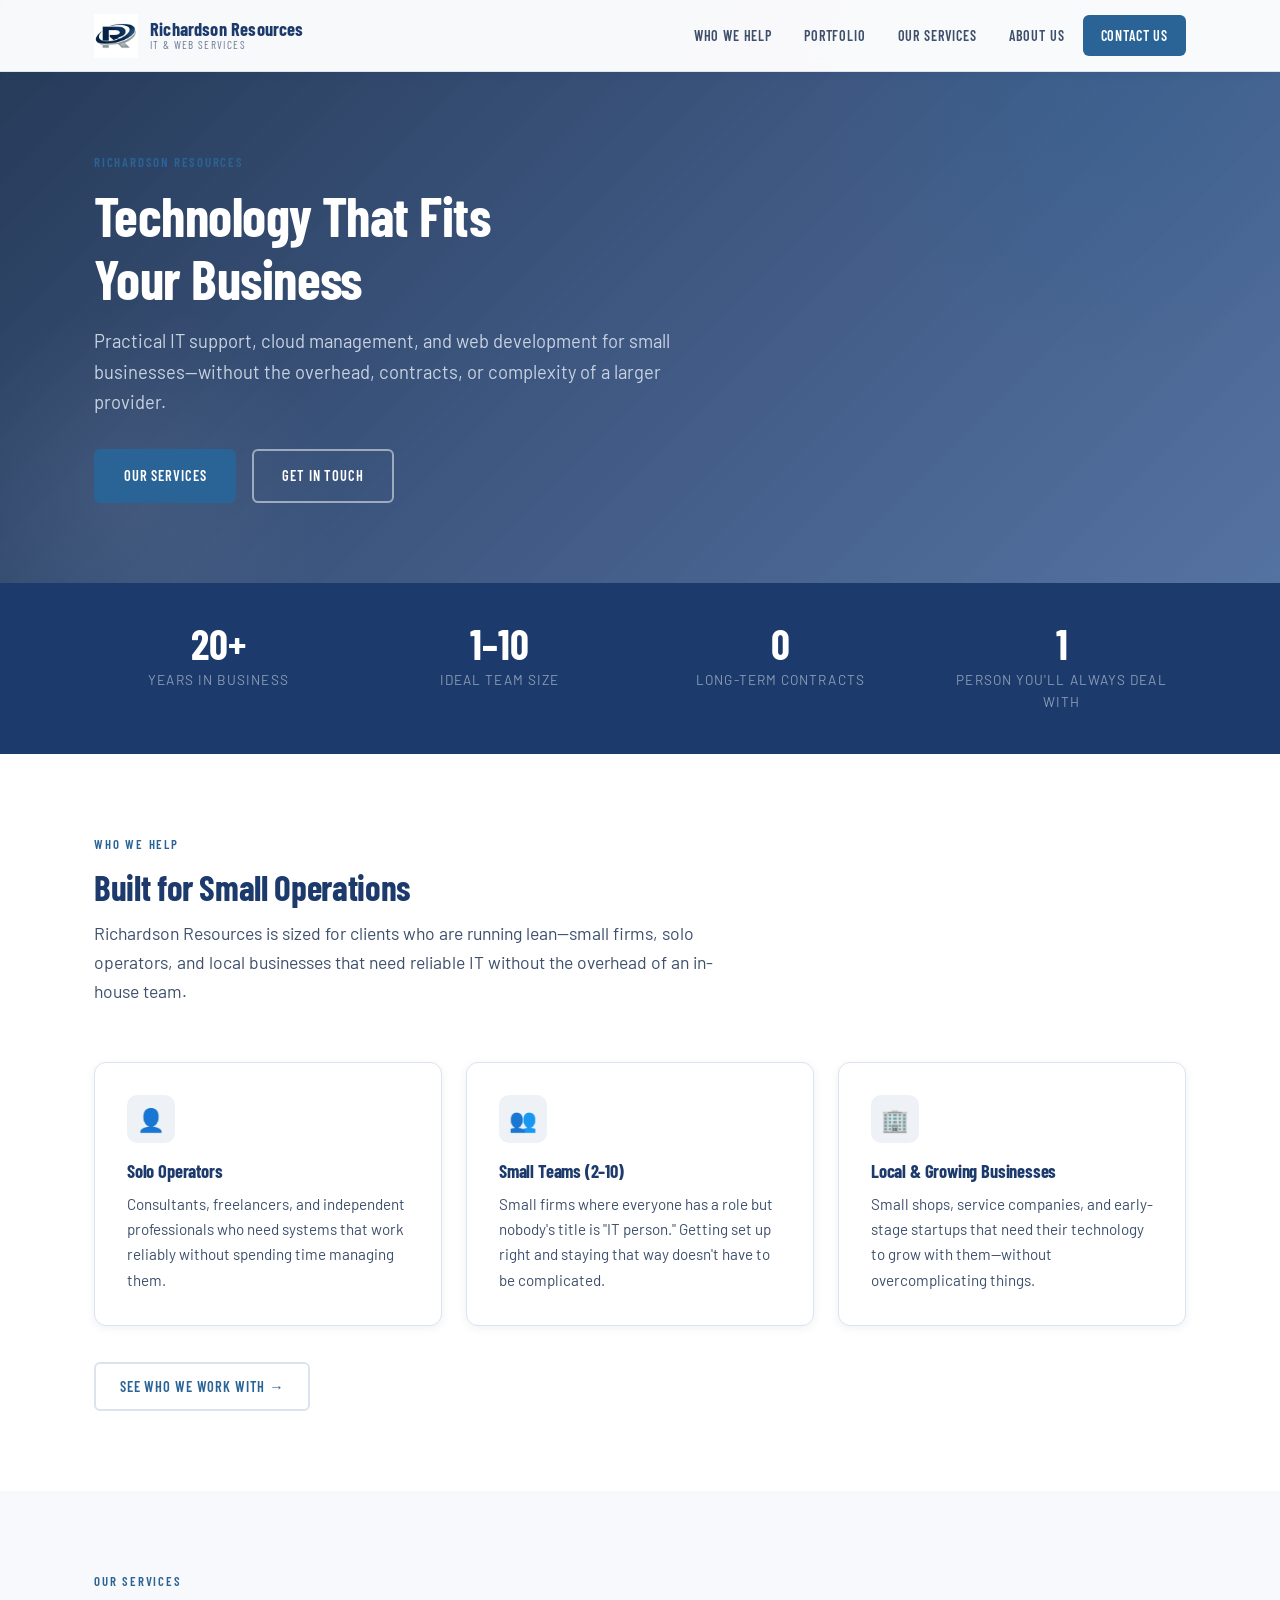
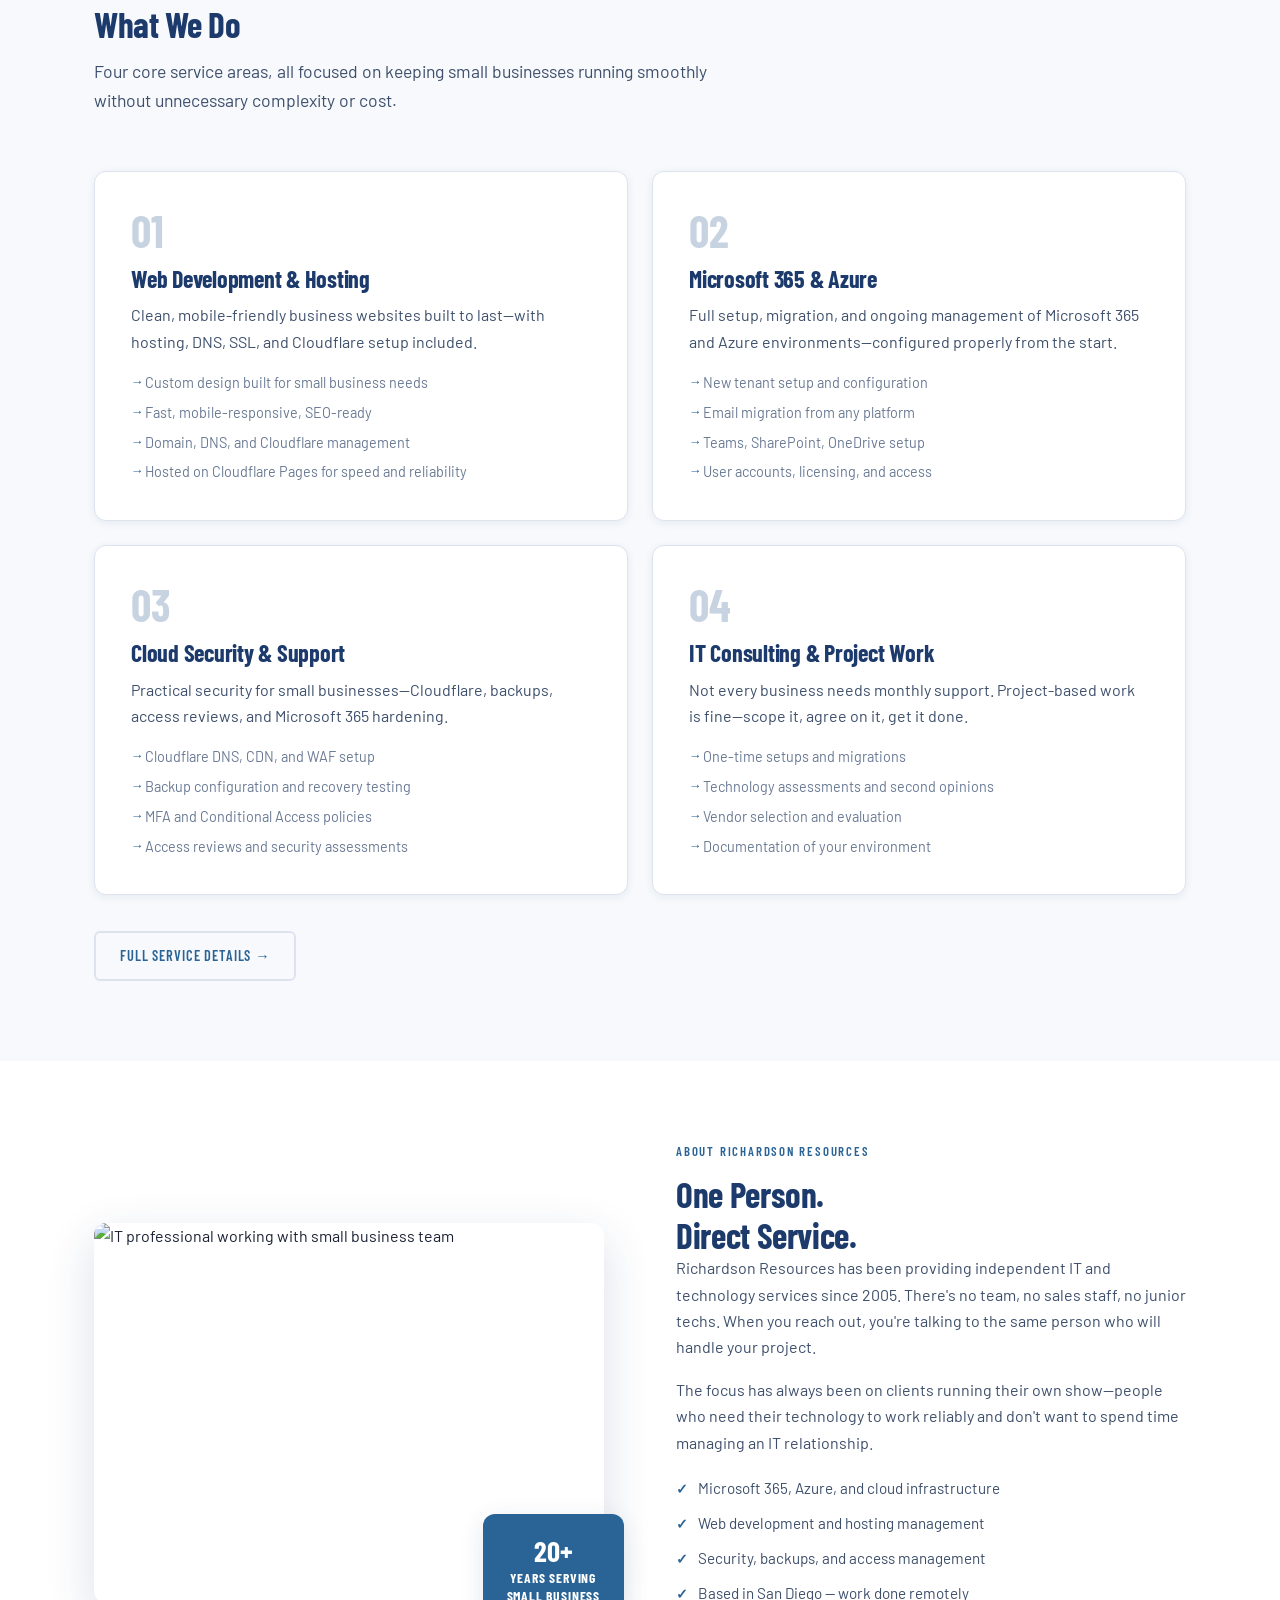
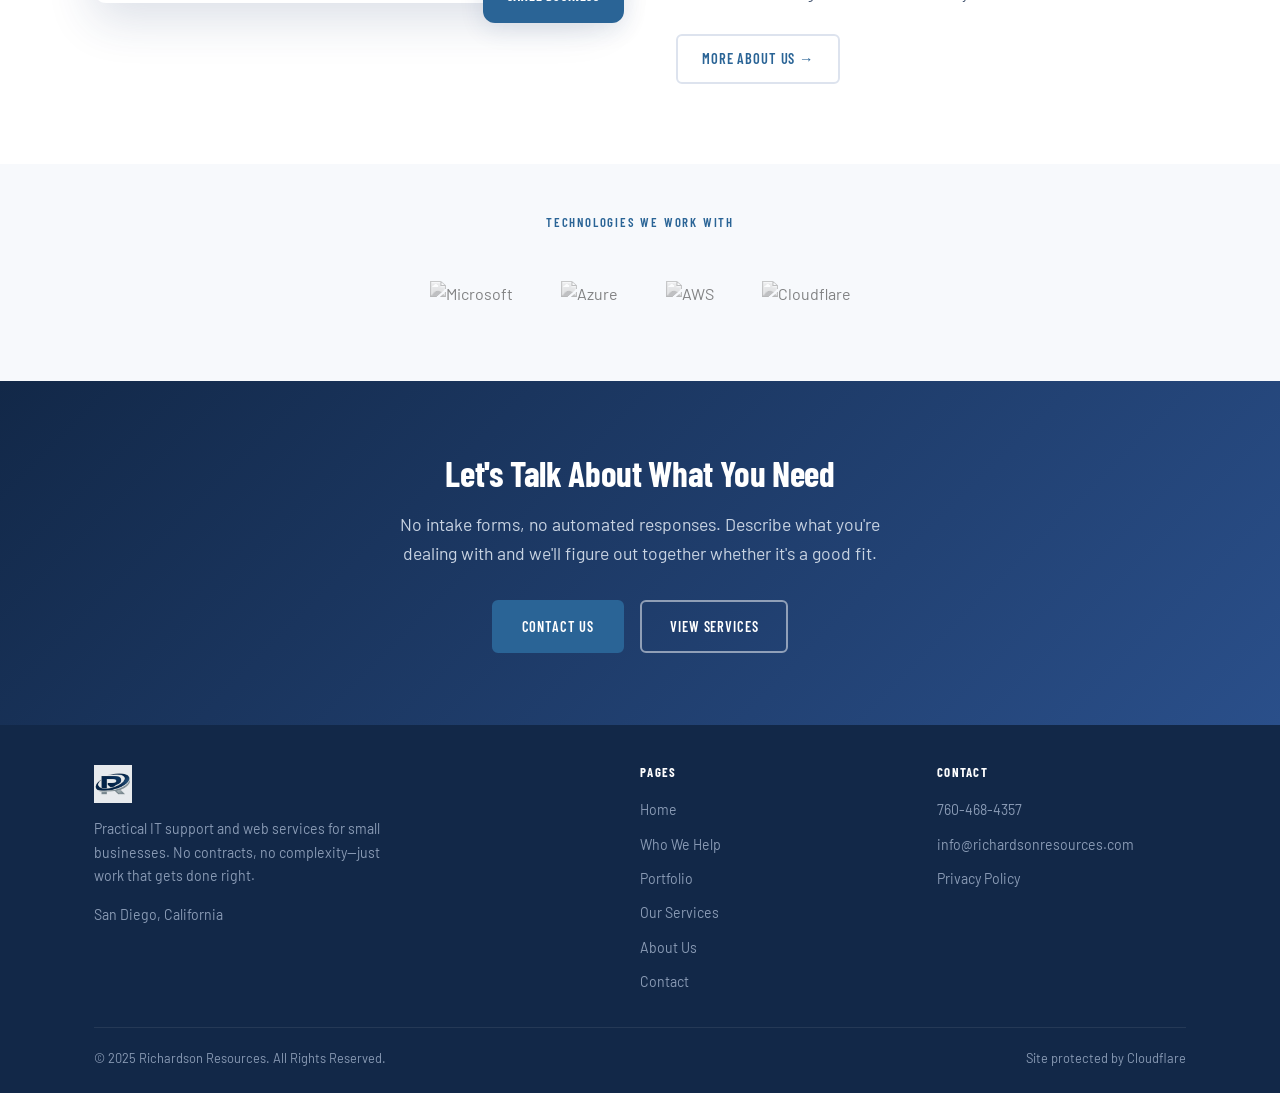
==== commit 8ce56a62: "remove wp references" ====
--- a/index.html
+++ b/index.html
@@ -132,7 +132,7 @@
             <li>Custom design built for small business needs</li>
             <li>Fast, mobile-responsive, SEO-ready</li>
             <li>Domain, DNS, and Cloudflare management</li>
-            <li>Static HTML or WordPress—whatever fits</li>
+            <li>Hosted on Cloudflare Pages for speed and reliability</li>
           </ul>
         </div>
         <div class="service-card">
@@ -218,7 +218,6 @@
         <img src="https://upload.wikimedia.org/wikipedia/commons/thumb/f/f1/Azure_logo_%28no_text%29.svg/372px-Azure_logo_%28no_text%29.svg.png" alt="Azure">
         <img src="https://upload.wikimedia.org/wikipedia/commons/thumb/9/93/Amazon_Web_Services_Logo.svg/1024px-Amazon_Web_Services_Logo.svg.png" alt="AWS">
         <img src="https://upload.wikimedia.org/wikipedia/commons/thumb/4/4b/Cloudflare_Logo.svg/2560px-Cloudflare_Logo.svg.png" alt="Cloudflare">
-        <img src="https://upload.wikimedia.org/wikipedia/commons/thumb/9/98/WordPress_blue_logo.svg/512px-WordPress_blue_logo.svg.png" alt="WordPress">
       </div>
     </div>
   </section>
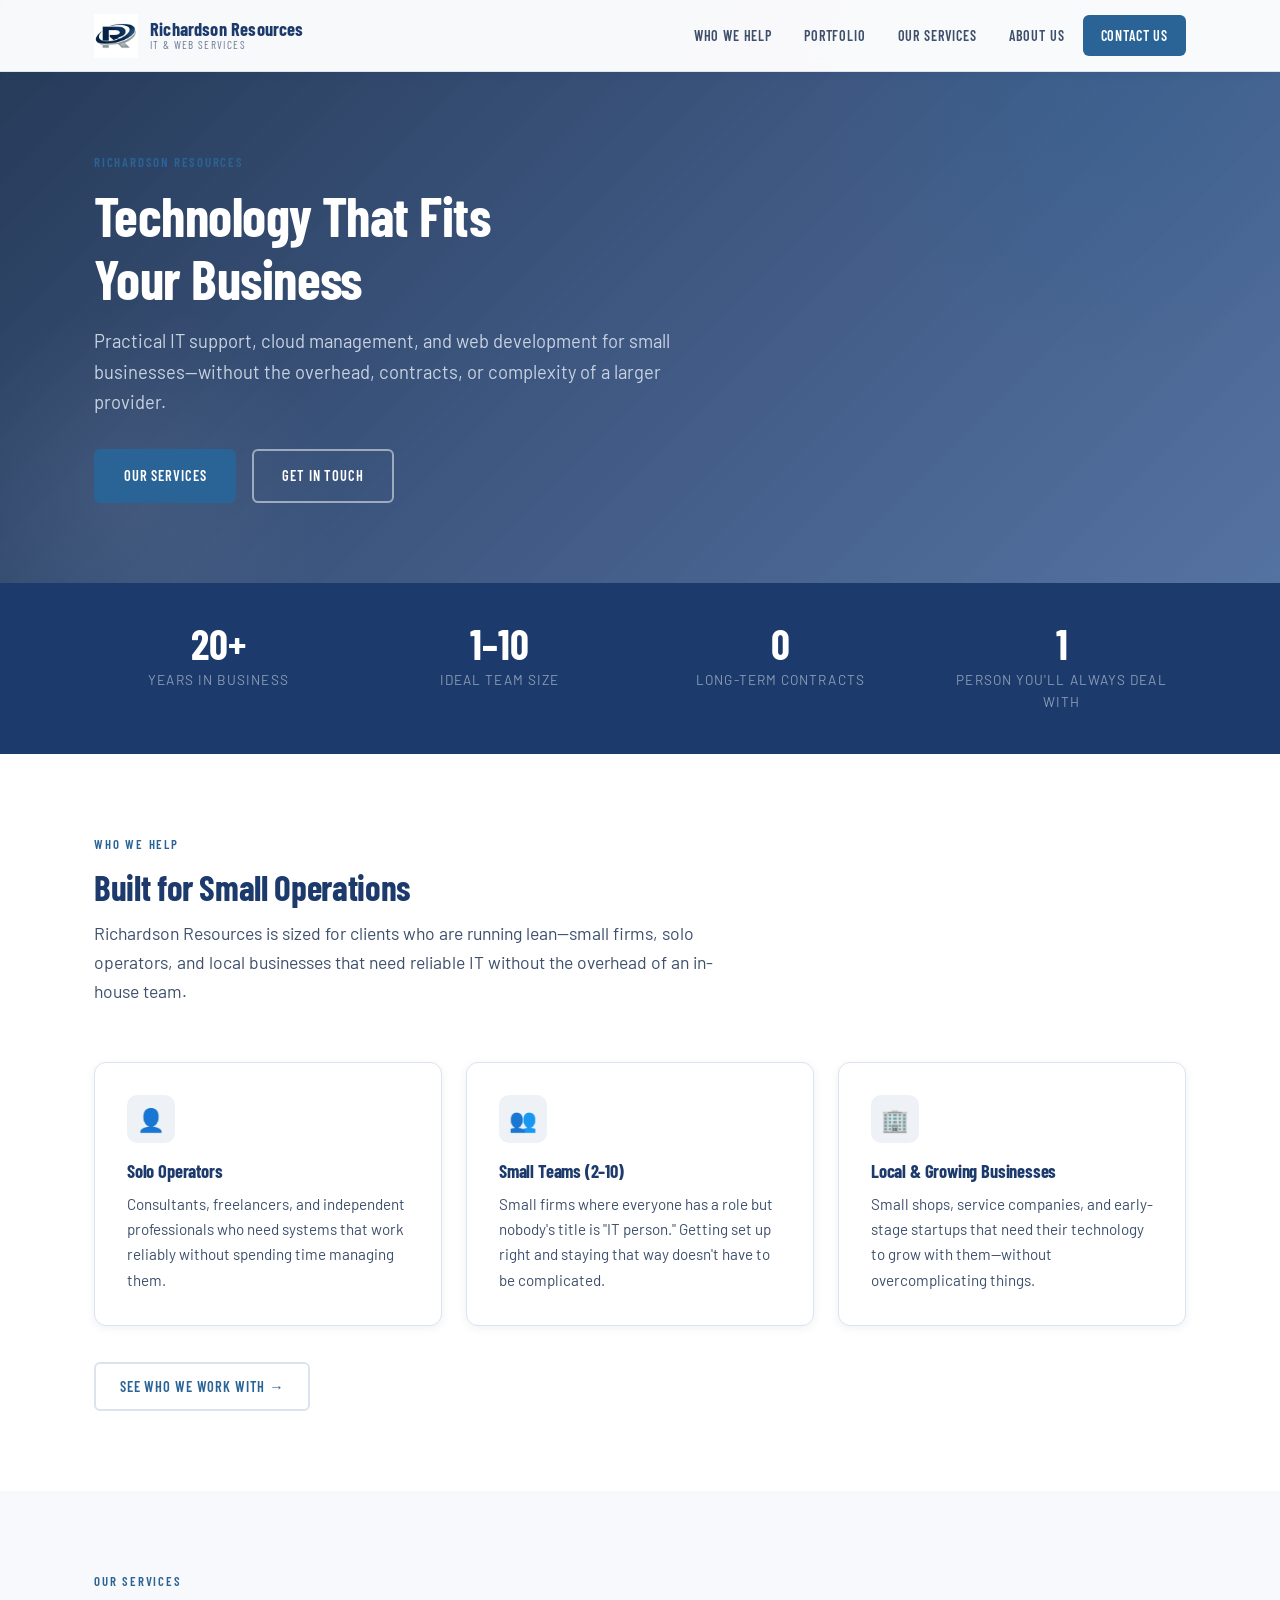
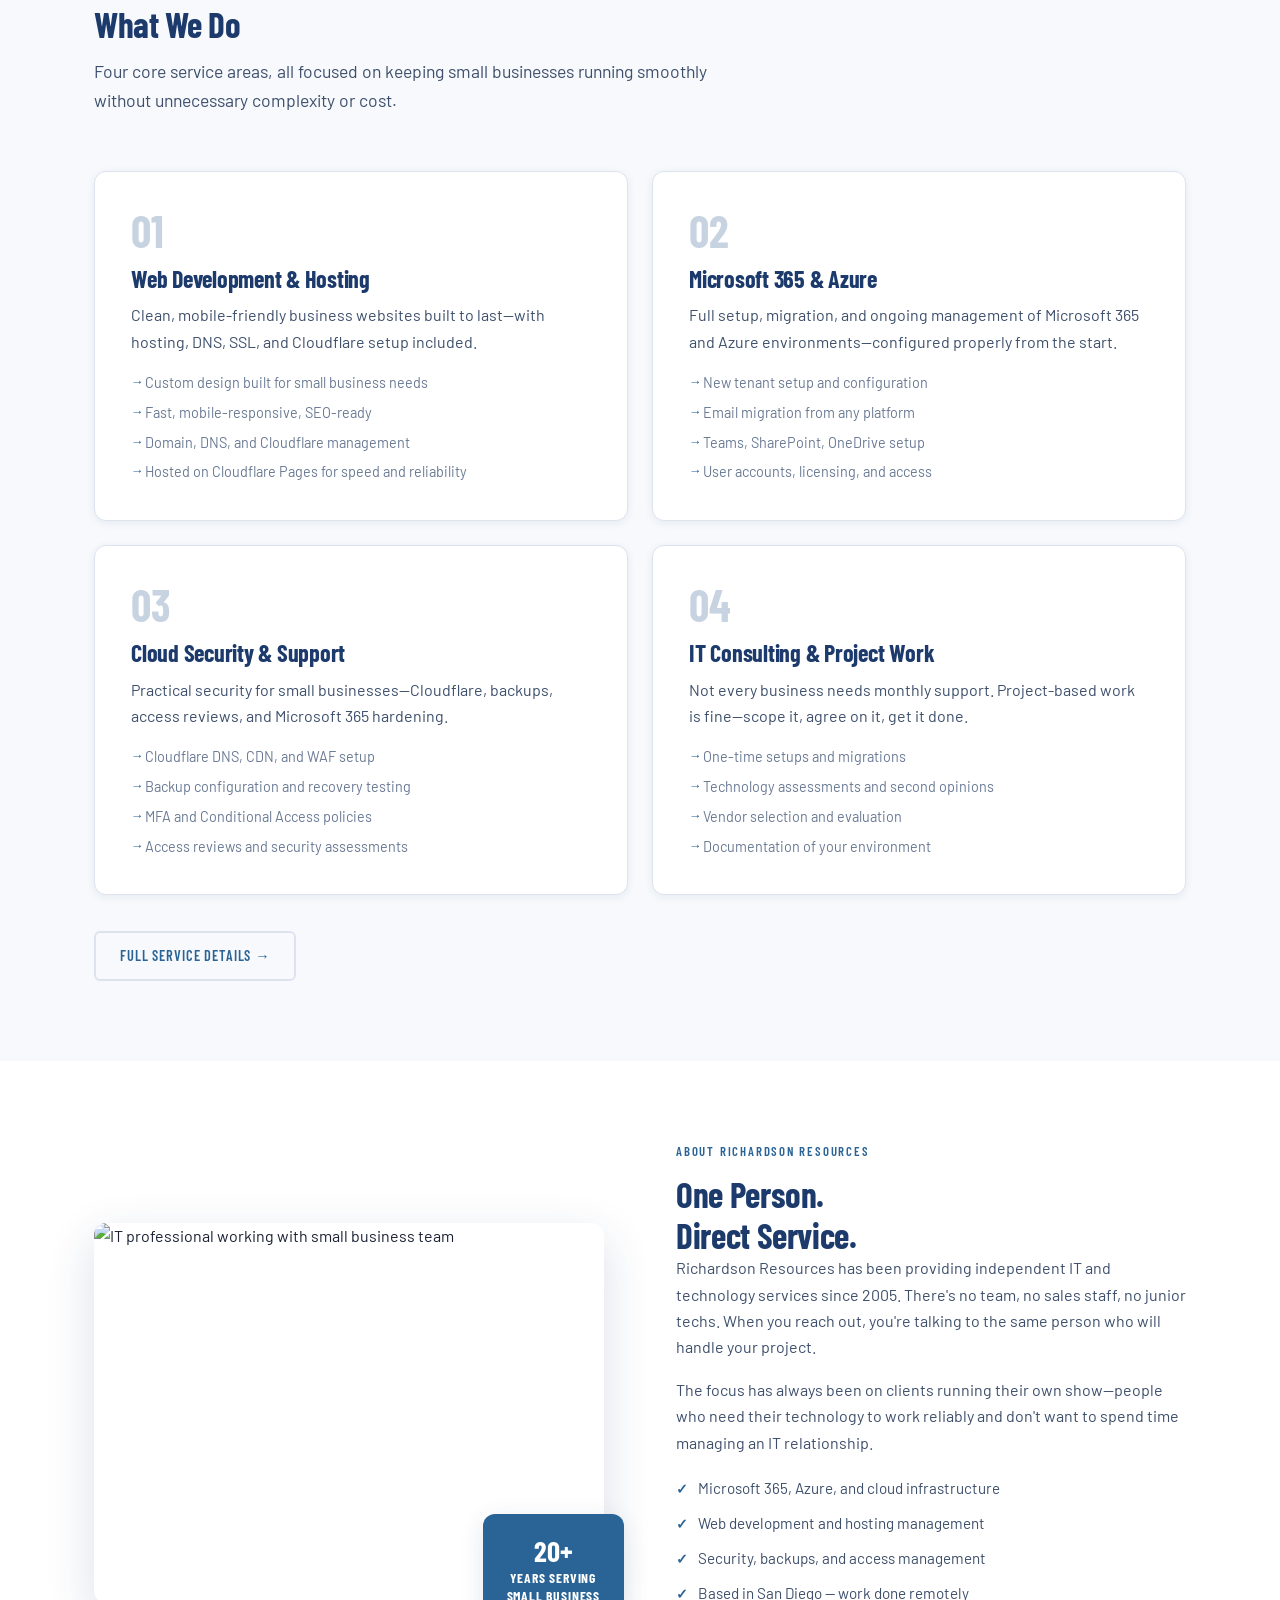
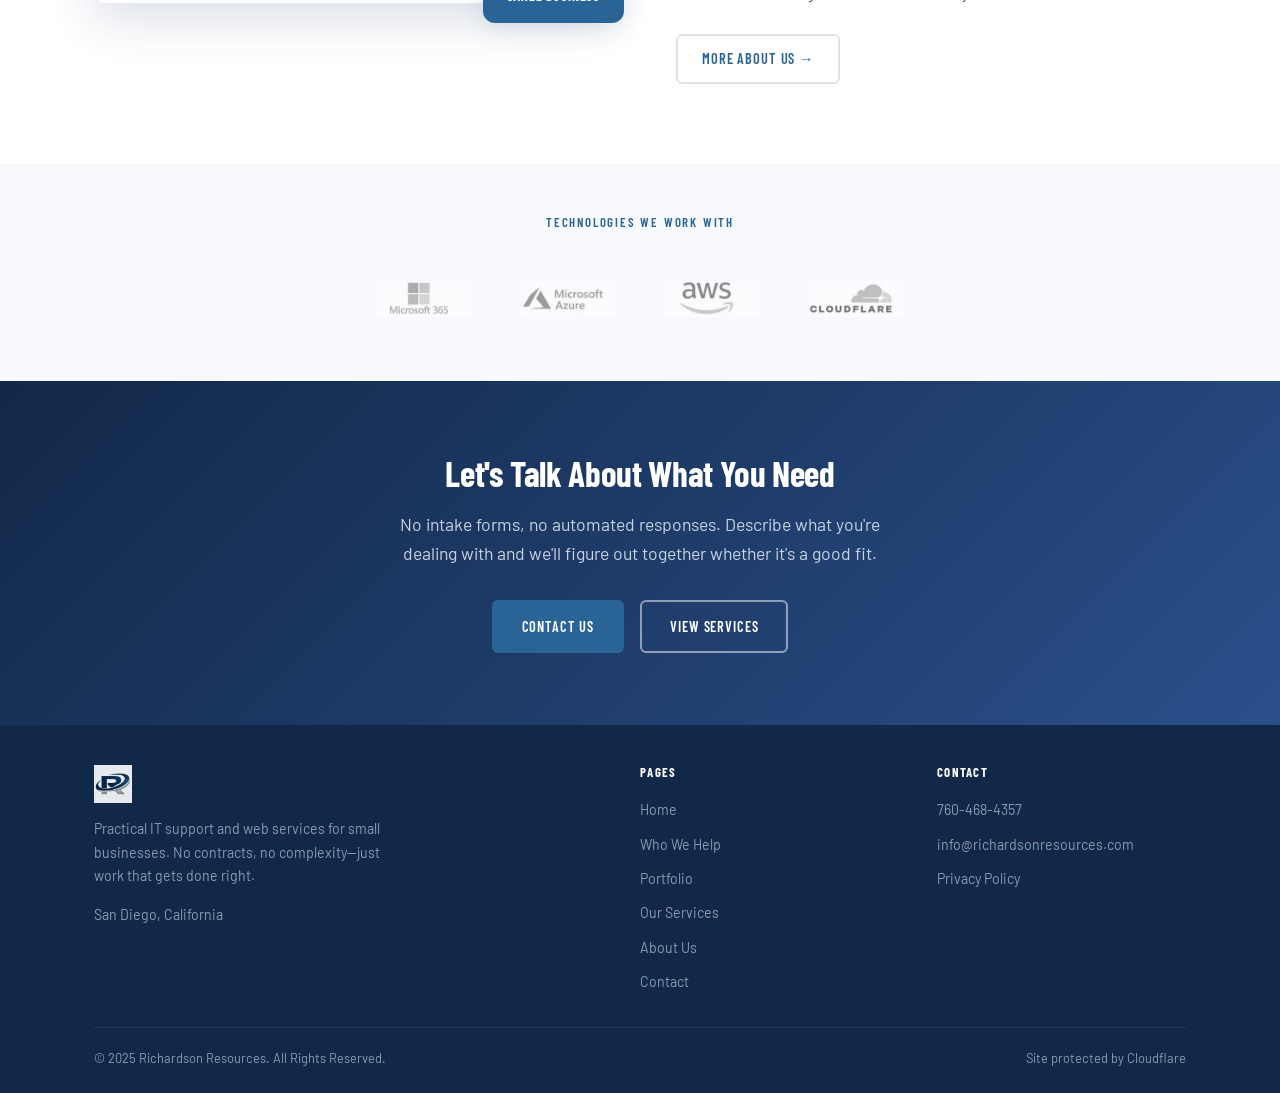
==== commit 3baa86b1: "move images local" ====
--- a/index.html
+++ b/index.html
@@ -48,7 +48,7 @@
   </div>
 
   <!-- ============ HERO ============ -->
-  <section class="hero hero--img" style="background-image: linear-gradient(135deg, rgba(18,40,72,0.92) 0%, rgba(28,58,107,0.85) 50%, rgba(42,79,138,0.80) 100%), url('https://images.unsplash.com/photo-1497366216548-37526070297c?w=1600&q=80'); background-size: cover; background-position: center;">
+  <section class="hero hero--img" style="background-image: linear-gradient(135deg, rgba(18,40,72,0.92) 0%, rgba(28,58,107,0.85) 50%, rgba(42,79,138,0.80) 100%), url('images/hero-home.jpg'); background-size: cover; background-position: center;">
     <div class="container hero__inner">
       <div class="section-label">Richardson Resources</div>
       <h1>Technology That Fits<br>Your Business</h1>
@@ -181,7 +181,7 @@
       <div class="about-split">
         <div class="about-split__visual">
           <div class="about-split__img-wrap">
-            <img src="https://images.unsplash.com/photo-1519389950473-47ba0277781c?w=800&q=80" alt="IT professional working with small business team" style="width:100%; height:380px; object-fit:cover;">
+            <img src="images/about-team.jpg" alt="IT professional working with small business team" style="width:100%; height:380px; object-fit:cover;">
           </div>
           <div class="about-split__badge">
             <strong>20+</strong>
@@ -214,10 +214,10 @@
         <div class="section-label" style="text-align:center;">Technologies We Work With</div>
       </div>
       <div class="tech-logos">
-        <img src="https://upload.wikimedia.org/wikipedia/commons/thumb/4/44/Microsoft_logo.svg/512px-Microsoft_logo.svg.png" alt="Microsoft">
-        <img src="https://upload.wikimedia.org/wikipedia/commons/thumb/f/f1/Azure_logo_%28no_text%29.svg/372px-Azure_logo_%28no_text%29.svg.png" alt="Azure">
-        <img src="https://upload.wikimedia.org/wikipedia/commons/thumb/9/93/Amazon_Web_Services_Logo.svg/1024px-Amazon_Web_Services_Logo.svg.png" alt="AWS">
-        <img src="https://upload.wikimedia.org/wikipedia/commons/thumb/4/4b/Cloudflare_Logo.svg/2560px-Cloudflare_Logo.svg.png" alt="Cloudflare">
+        <img src="images/microsoft365.jpg" alt="Microsoft">
+        <img src="images/microsoftazure.jpg" alt="Azure">
+        <img src="images/amazonaws.jpg" alt="AWS">
+        <img src="images/cloudflare.jpg" alt="Cloudflare">
       </div>
     </div>
   </section>
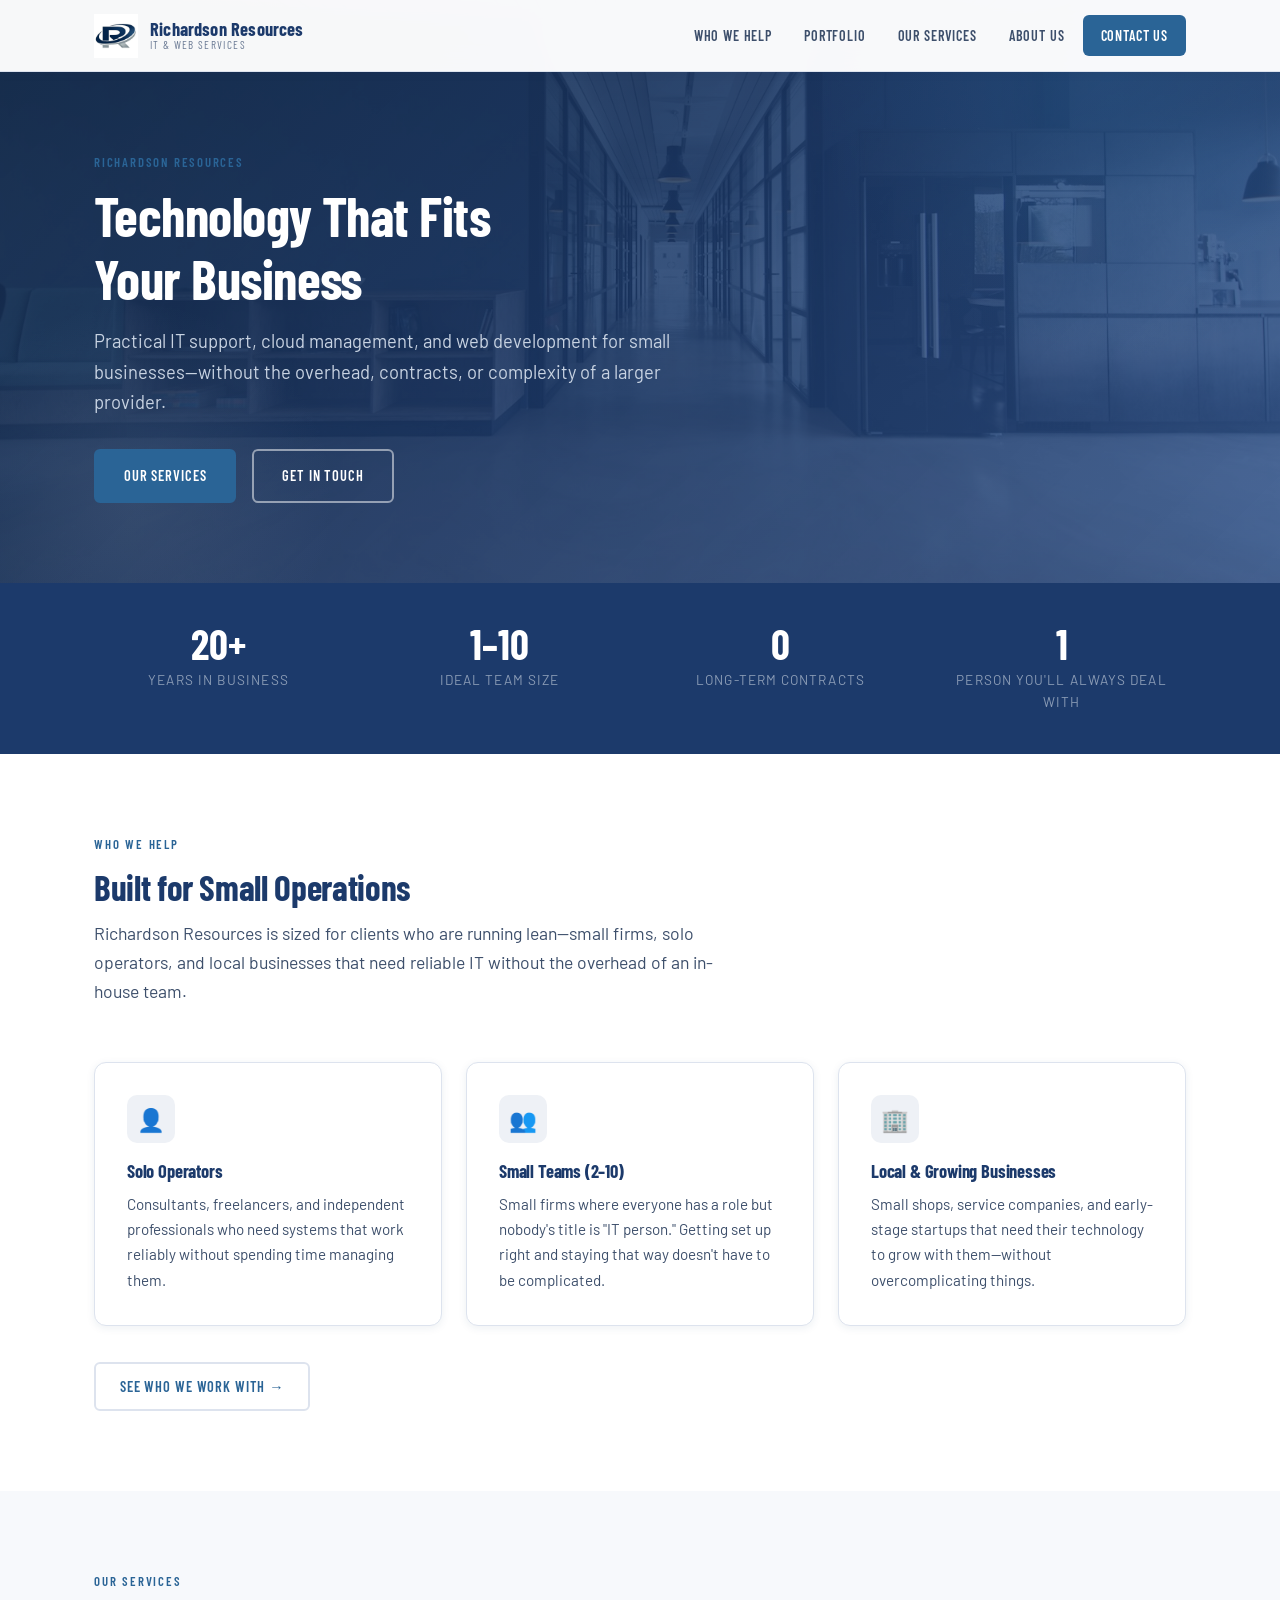
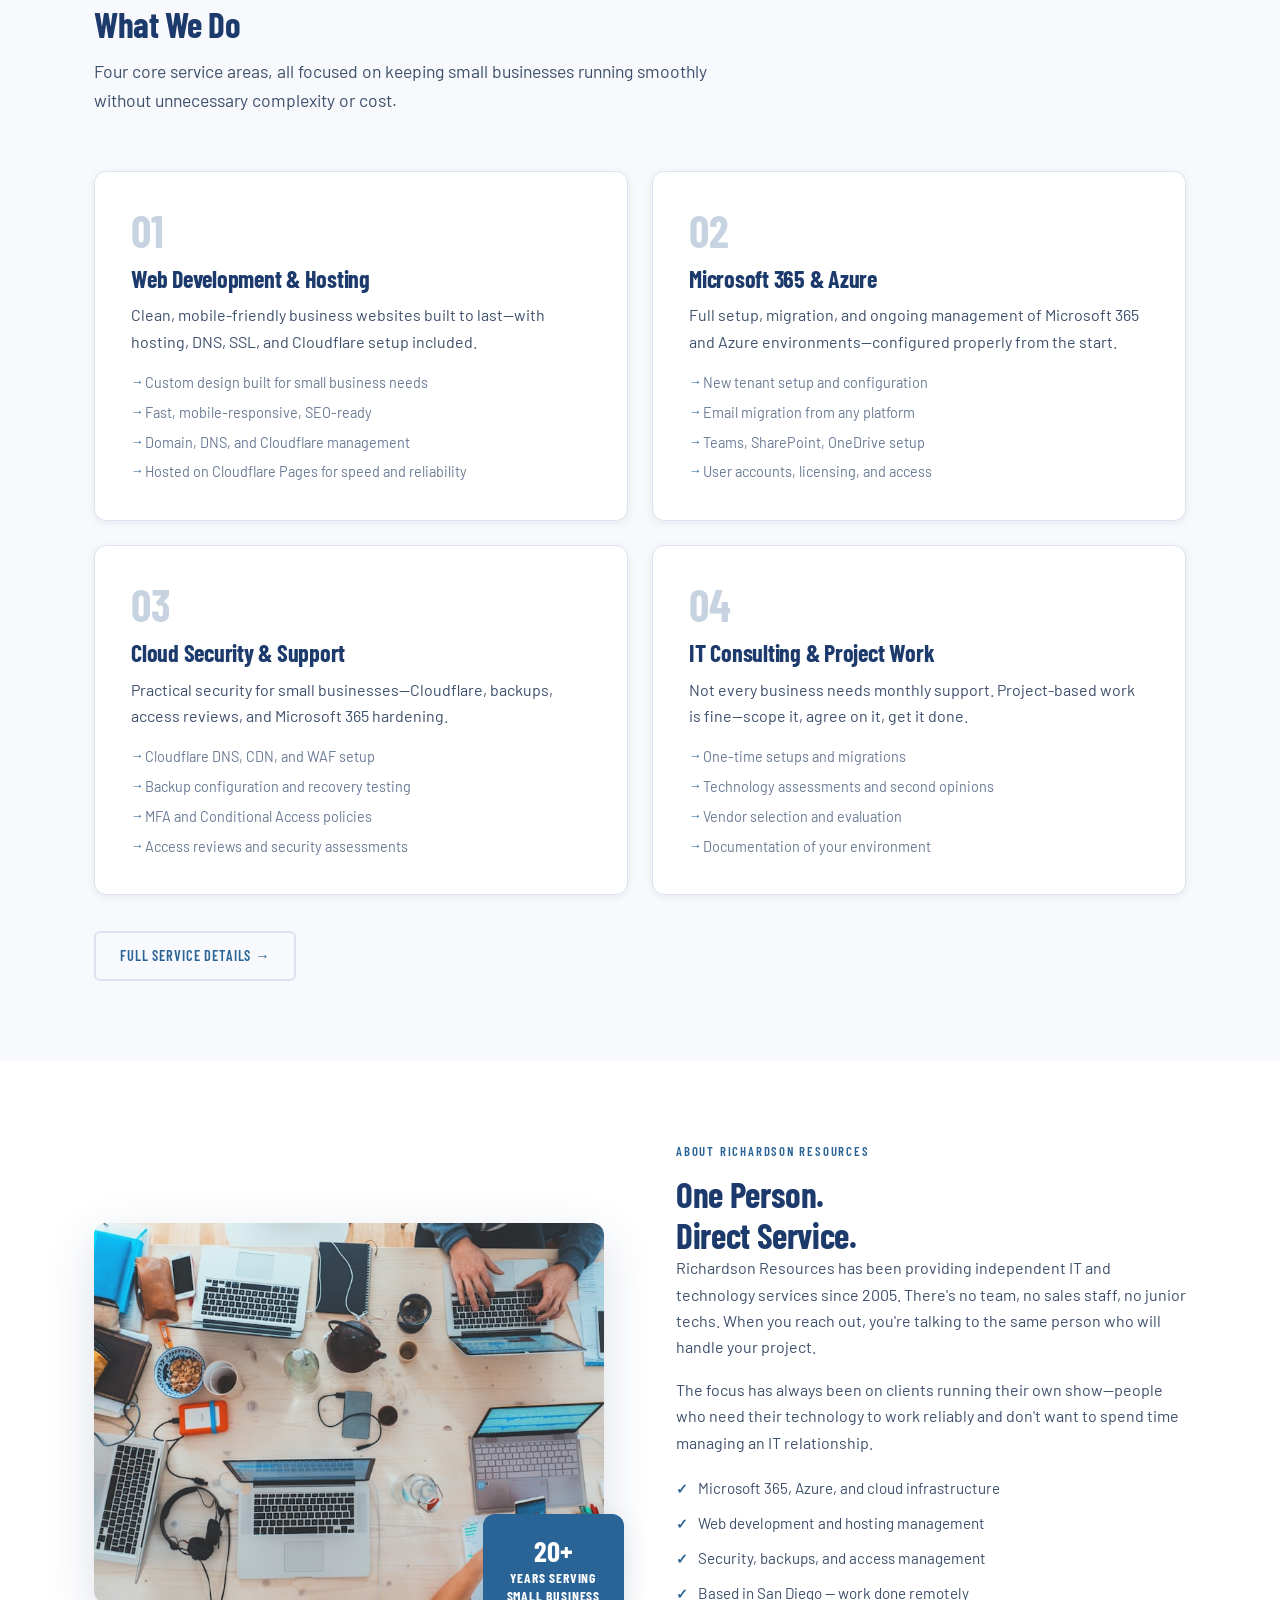
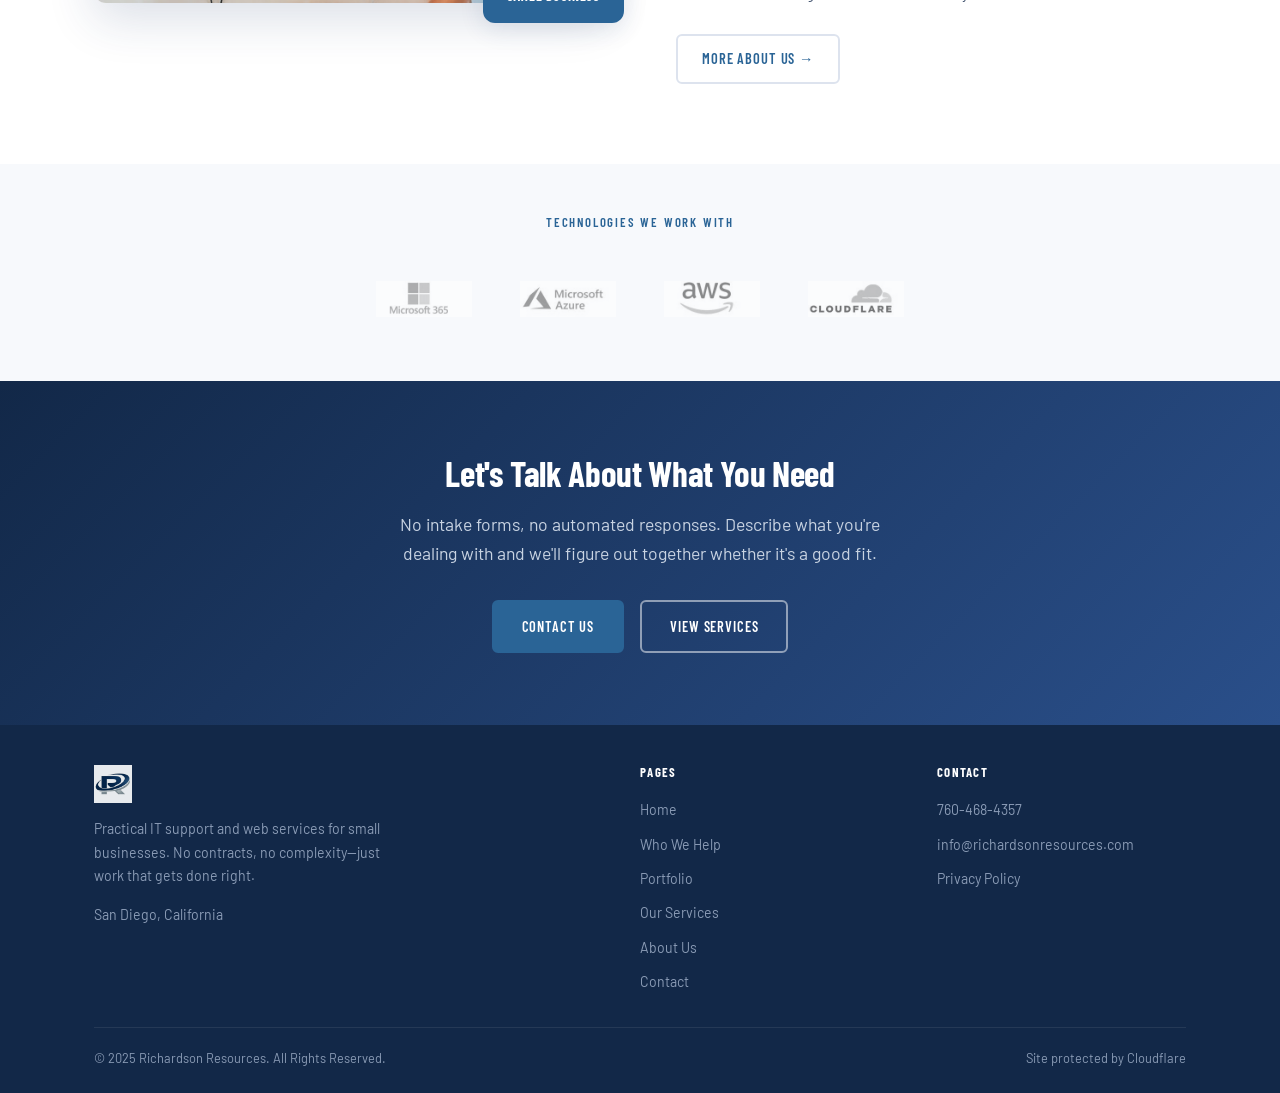
==== commit b10a30d7: "cleanup and favicon" ====
--- a/index.html
+++ b/index.html
@@ -10,7 +10,10 @@
   <meta property="og:description" content="Practical IT support and web services for small businesses. Project-based, no contracts.">
   <meta property="og:type" content="website">
   <meta name="theme-color" content="#1C3A6B">
-  <link rel="icon" href="images/favicon.jpg" type="image/jpeg">
+  <link rel="icon" href="images/favicon.ico" type="image/x-icon">
+  <link rel="shortcut icon" href="images/favicon.ico" type="image/x-icon">
+  <link rel="canonical" href="https://www.richardsonresources.com/">
+  <link rel="sitemap" type="application/xml" href="/sitemap.xml">
   <link rel="stylesheet" href="style.css">
 </head>
 <body>
@@ -18,7 +21,7 @@
   <!-- ============ NAVIGATION ============ -->
   <nav class="nav">
     <div class="container nav__inner">
-      <a href="index.html" class="nav__logo">
+      <a href="/" class="nav__logo">
         <img src="images/LogoR.jpg" alt="Richardson Resources">
         <div class="nav__logo-text">
           Richardson Resources
@@ -26,11 +29,11 @@
         </div>
       </a>
       <div class="nav__links">
-        <a href="who-we-help.html">Who We Help</a>
-        <a href="portfolio.html">Portfolio</a>
-        <a href="our-services.html">Our Services</a>
-        <a href="about-us.html">About Us</a>
-        <a href="contact.html" class="btn-primary">Contact Us</a>
+        <a href="/who-we-help">Who We Help</a>
+        <a href="/portfolio">Portfolio</a>
+        <a href="/our-services">Our Services</a>
+        <a href="/about-us">About Us</a>
+        <a href="/contact" class="btn-primary">Contact Us</a>
       </div>
       <button class="nav__toggle" id="navToggle" aria-label="Open menu">
         <span></span><span></span><span></span>
@@ -40,11 +43,11 @@
 
   <!-- Mobile menu -->
   <div class="nav__mobile" id="mobileMenu">
-    <a href="who-we-help.html">Who We Help</a>
-    <a href="portfolio.html">Portfolio</a>
-    <a href="our-services.html">Our Services</a>
-    <a href="about-us.html">About Us</a>
-    <a href="contact.html">Contact Us</a>
+    <a href="/who-we-help">Who We Help</a>
+    <a href="/portfolio">Portfolio</a>
+    <a href="/our-services">Our Services</a>
+    <a href="/about-us">About Us</a>
+    <a href="/contact">Contact Us</a>
   </div>
 
   <!-- ============ HERO ============ -->
@@ -54,8 +57,8 @@
       <h1>Technology That Fits<br>Your Business</h1>
       <p>Practical IT support, cloud management, and web development for small businesses—without the overhead, contracts, or complexity of a larger provider.</p>
       <div class="hero__actions">
-        <a href="our-services.html" class="btn btn-primary">Our Services</a>
-        <a href="contact.html" class="btn btn-outline">Get in Touch</a>
+        <a href="/our-services" class="btn btn-primary">Our Services</a>
+        <a href="/contact" class="btn btn-outline">Get in Touch</a>
       </div>
     </div>
   </section>
@@ -110,7 +113,7 @@
         </div>
       </div>
       <div style="margin-top: 36px;">
-        <a href="who-we-help.html" class="btn btn-ghost">See Who We Work With →</a>
+        <a href="/who-we-help" class="btn btn-ghost">See Who We Work With →</a>
       </div>
     </div>
   </section>
@@ -170,7 +173,7 @@
         </div>
       </div>
       <div style="margin-top: 36px;">
-        <a href="our-services.html" class="btn btn-ghost">Full Service Details →</a>
+        <a href="/our-services" class="btn btn-ghost">Full Service Details →</a>
       </div>
     </div>
   </section>
@@ -200,7 +203,7 @@
             <li>Based in San Diego — work done remotely</li>
           </ul>
           <div style="margin-top: 28px;">
-            <a href="about-us.html" class="btn btn-ghost">More About Us →</a>
+            <a href="/about-us" class="btn btn-ghost">More About Us →</a>
           </div>
         </div>
       </div>
@@ -228,8 +231,8 @@
       <h2>Let's Talk About What You Need</h2>
       <p>No intake forms, no automated responses. Describe what you're dealing with and we'll figure out together whether it's a good fit.</p>
       <div style="display:flex;gap:16px;justify-content:center;flex-wrap:wrap;">
-        <a href="contact.html" class="btn btn-primary">Contact Us</a>
-        <a href="our-services.html" class="btn btn-outline">View Services</a>
+        <a href="/contact" class="btn btn-primary">Contact Us</a>
+        <a href="/our-services" class="btn btn-outline">View Services</a>
       </div>
     </div>
   </section>
@@ -246,12 +249,12 @@
         <div class="footer__col">
           <h4>Pages</h4>
           <ul>
-            <li><a href="index.html">Home</a></li>
-            <li><a href="who-we-help.html">Who We Help</a></li>
-            <li><a href="portfolio.html">Portfolio</a></li>
-            <li><a href="our-services.html">Our Services</a></li>
-            <li><a href="about-us.html">About Us</a></li>
-            <li><a href="contact.html">Contact</a></li>
+            <li><a href="/">Home</a></li>
+            <li><a href="/who-we-help">Who We Help</a></li>
+            <li><a href="/portfolio">Portfolio</a></li>
+            <li><a href="/our-services">Our Services</a></li>
+            <li><a href="/about-us">About Us</a></li>
+            <li><a href="/contact">Contact</a></li>
           </ul>
         </div>
         <div class="footer__col">
@@ -259,7 +262,7 @@
           <ul>
             <li><a href="tel:17604684357">760-468-4357</a></li>
             <li><a href="mailto:info@richardsonresources.com">info@richardsonresources.com</a></li>
-            <li><a href="privacy-policy.html">Privacy Policy</a></li>
+            <li><a href="/privacy-policy">Privacy Policy</a></li>
           </ul>
         </div>
       </div>
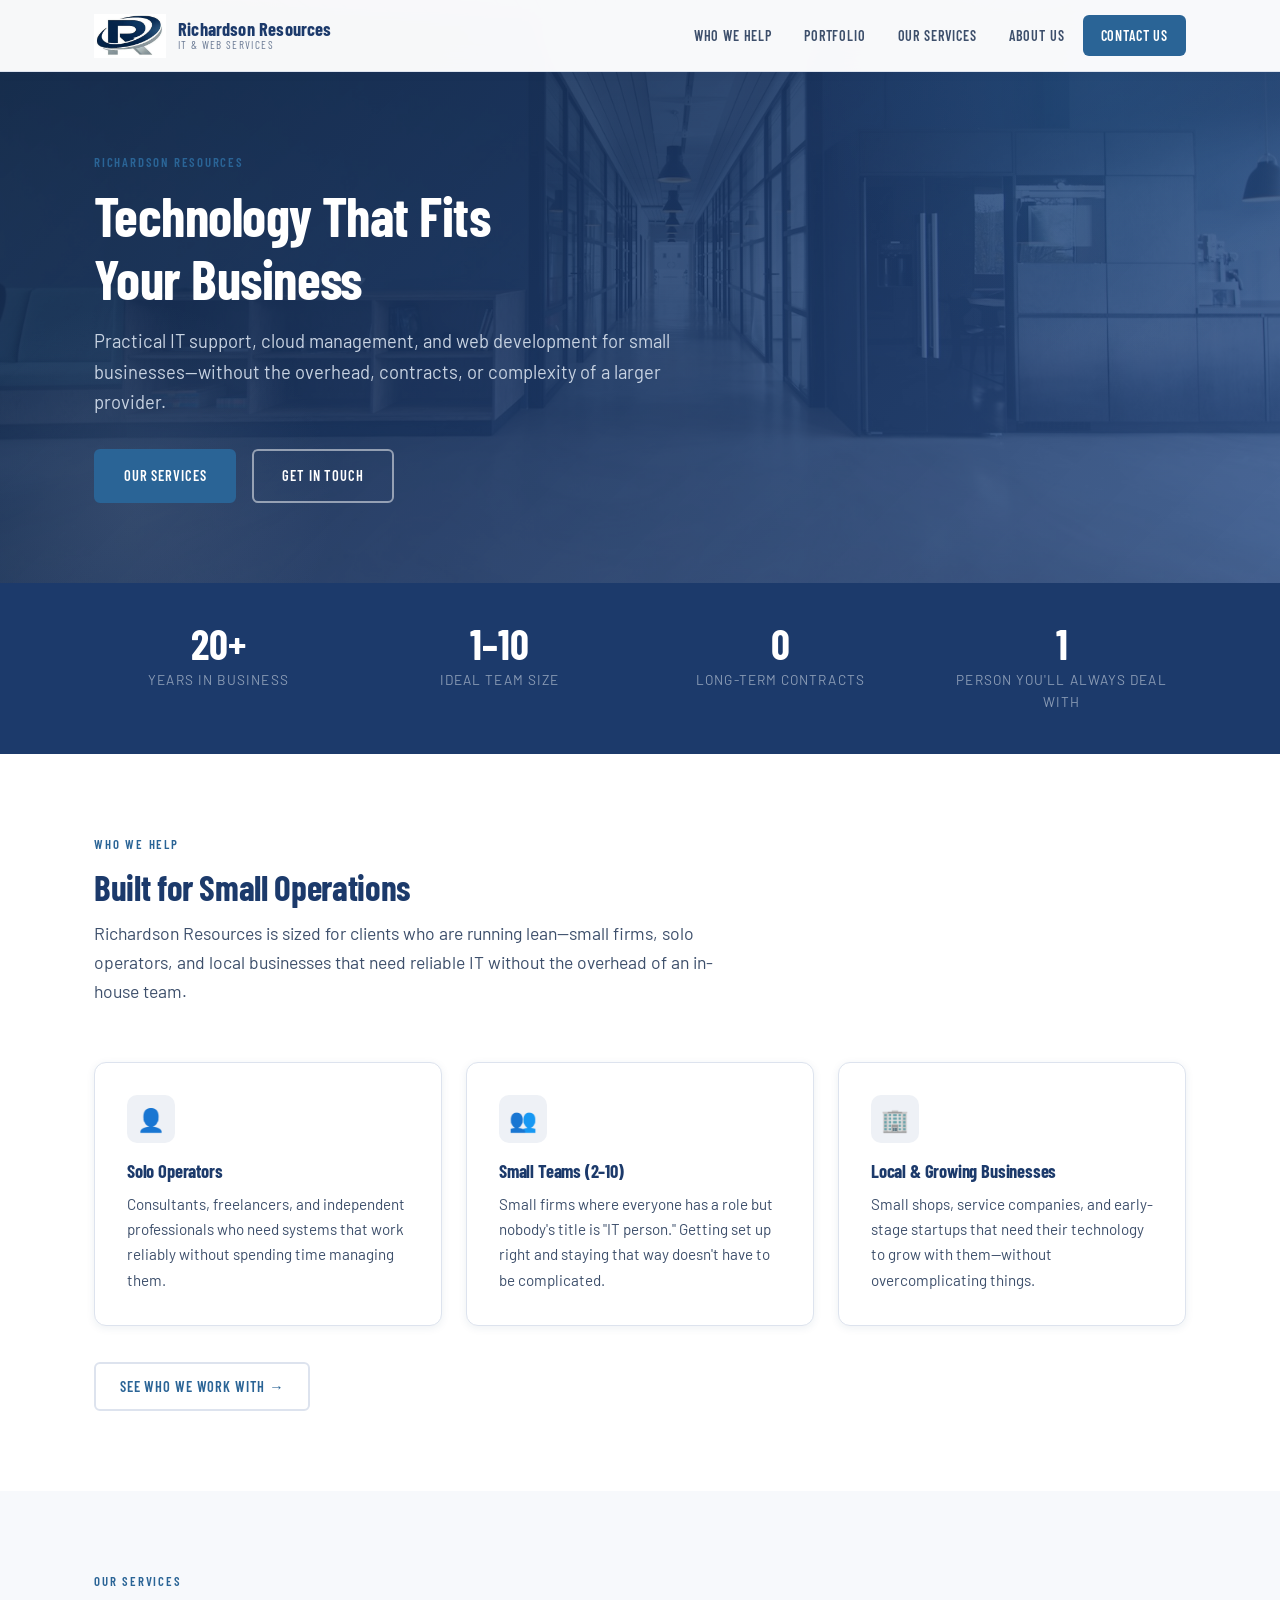
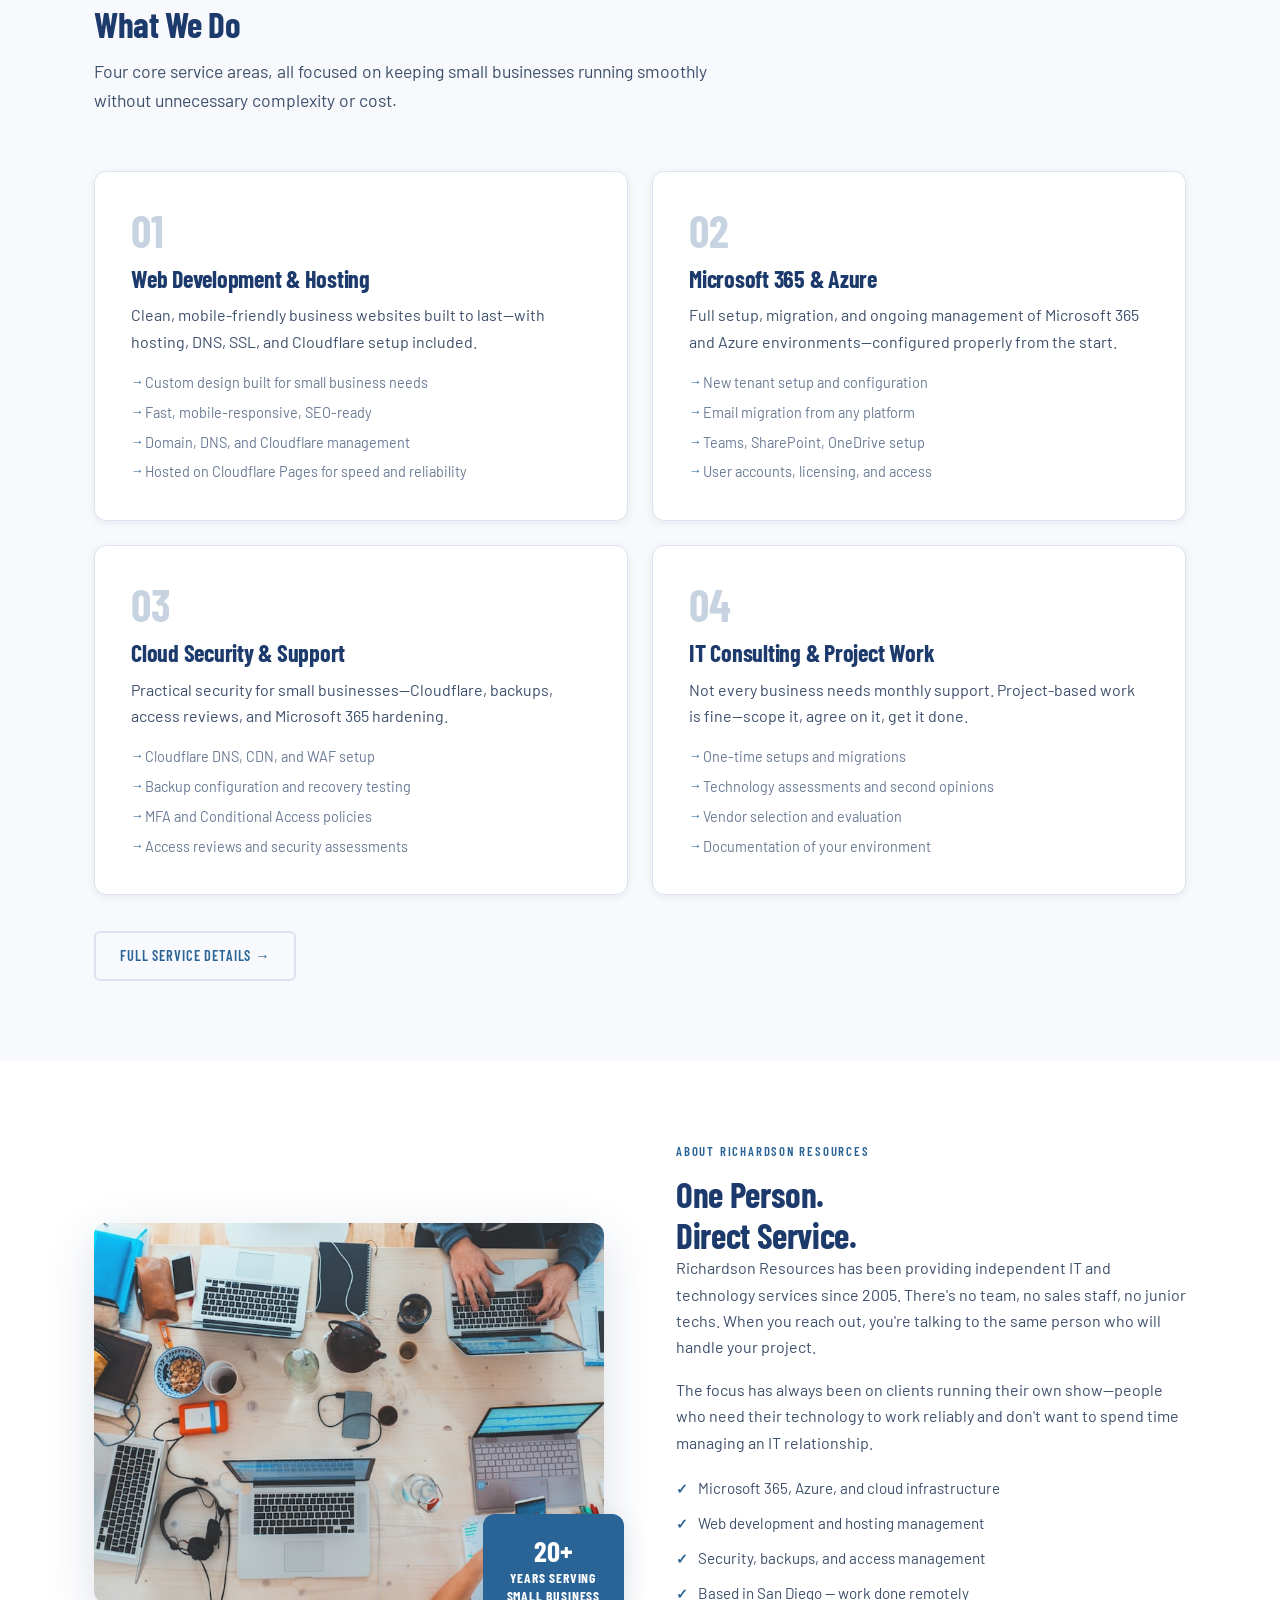
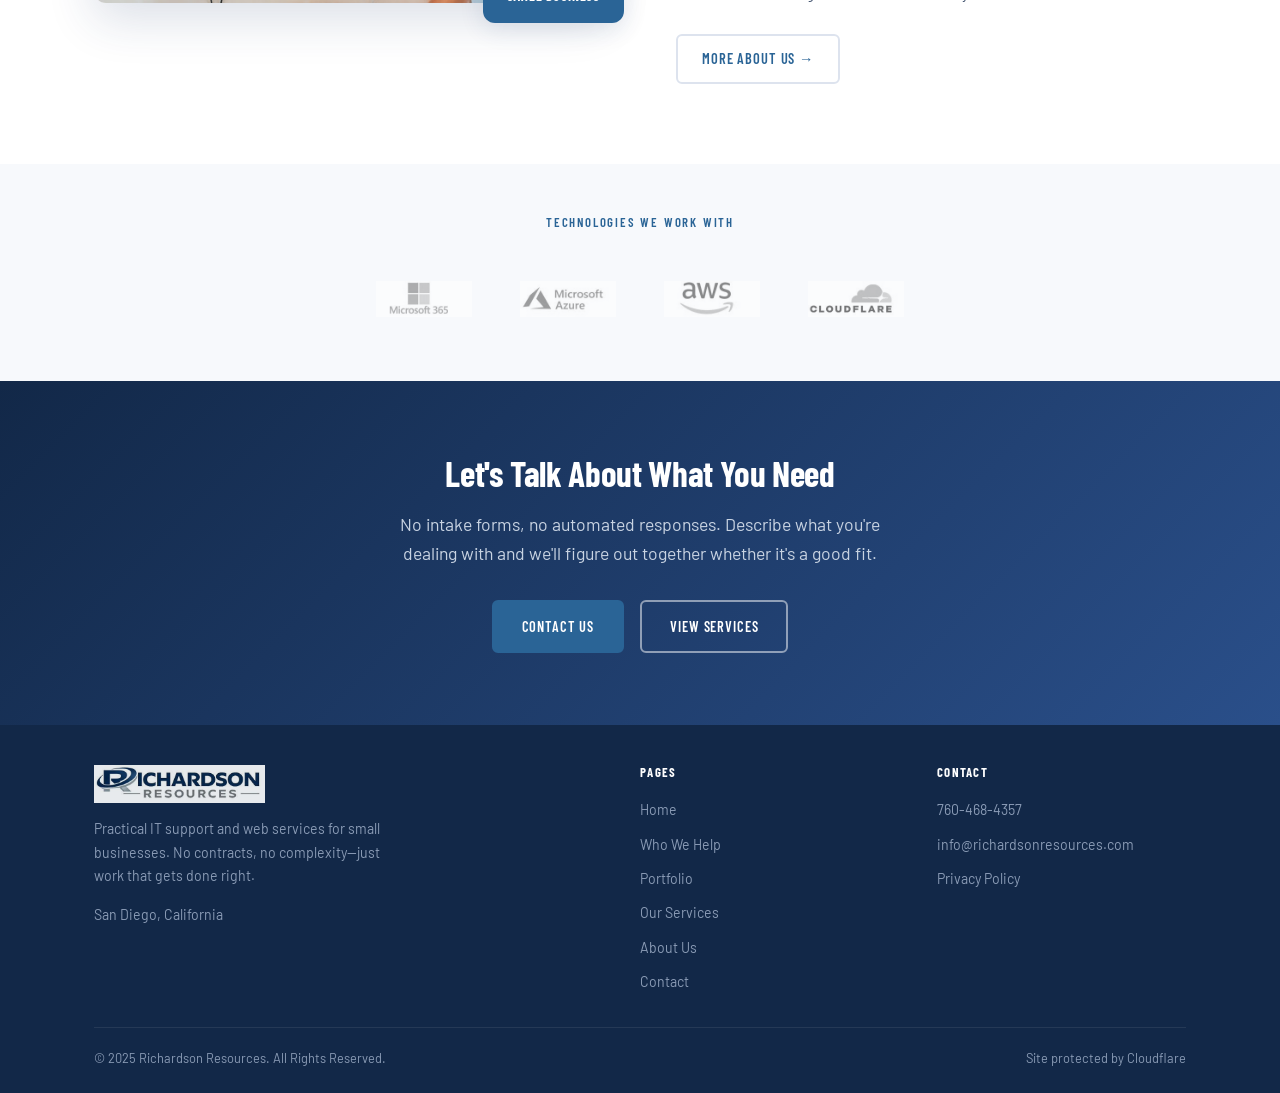
==== commit 53bc2a94: "header and footer image updates" ====
--- a/index.html
+++ b/index.html
@@ -22,7 +22,7 @@
   <nav class="nav">
     <div class="container nav__inner">
       <a href="/" class="nav__logo">
-        <img src="images/LogoR.jpg" alt="Richardson Resources">
+        <img src="images/Logoh.jpg" alt="Richardson Resources">
         <div class="nav__logo-text">
           Richardson Resources
           <span>IT &amp; Web Services</span>
@@ -242,7 +242,7 @@
     <div class="container">
       <div class="footer__inner">
         <div class="footer__brand">
-          <img src="images/LogoR.jpg" alt="Richardson Resources">
+          <img src="images/logof.jpg" alt="Richardson Resources">
           <p>Practical IT support and web services for small businesses. No contracts, no complexity—just work that gets done right.</p>
           <p style="margin-top:12px;">San Diego, California</p>
         </div>
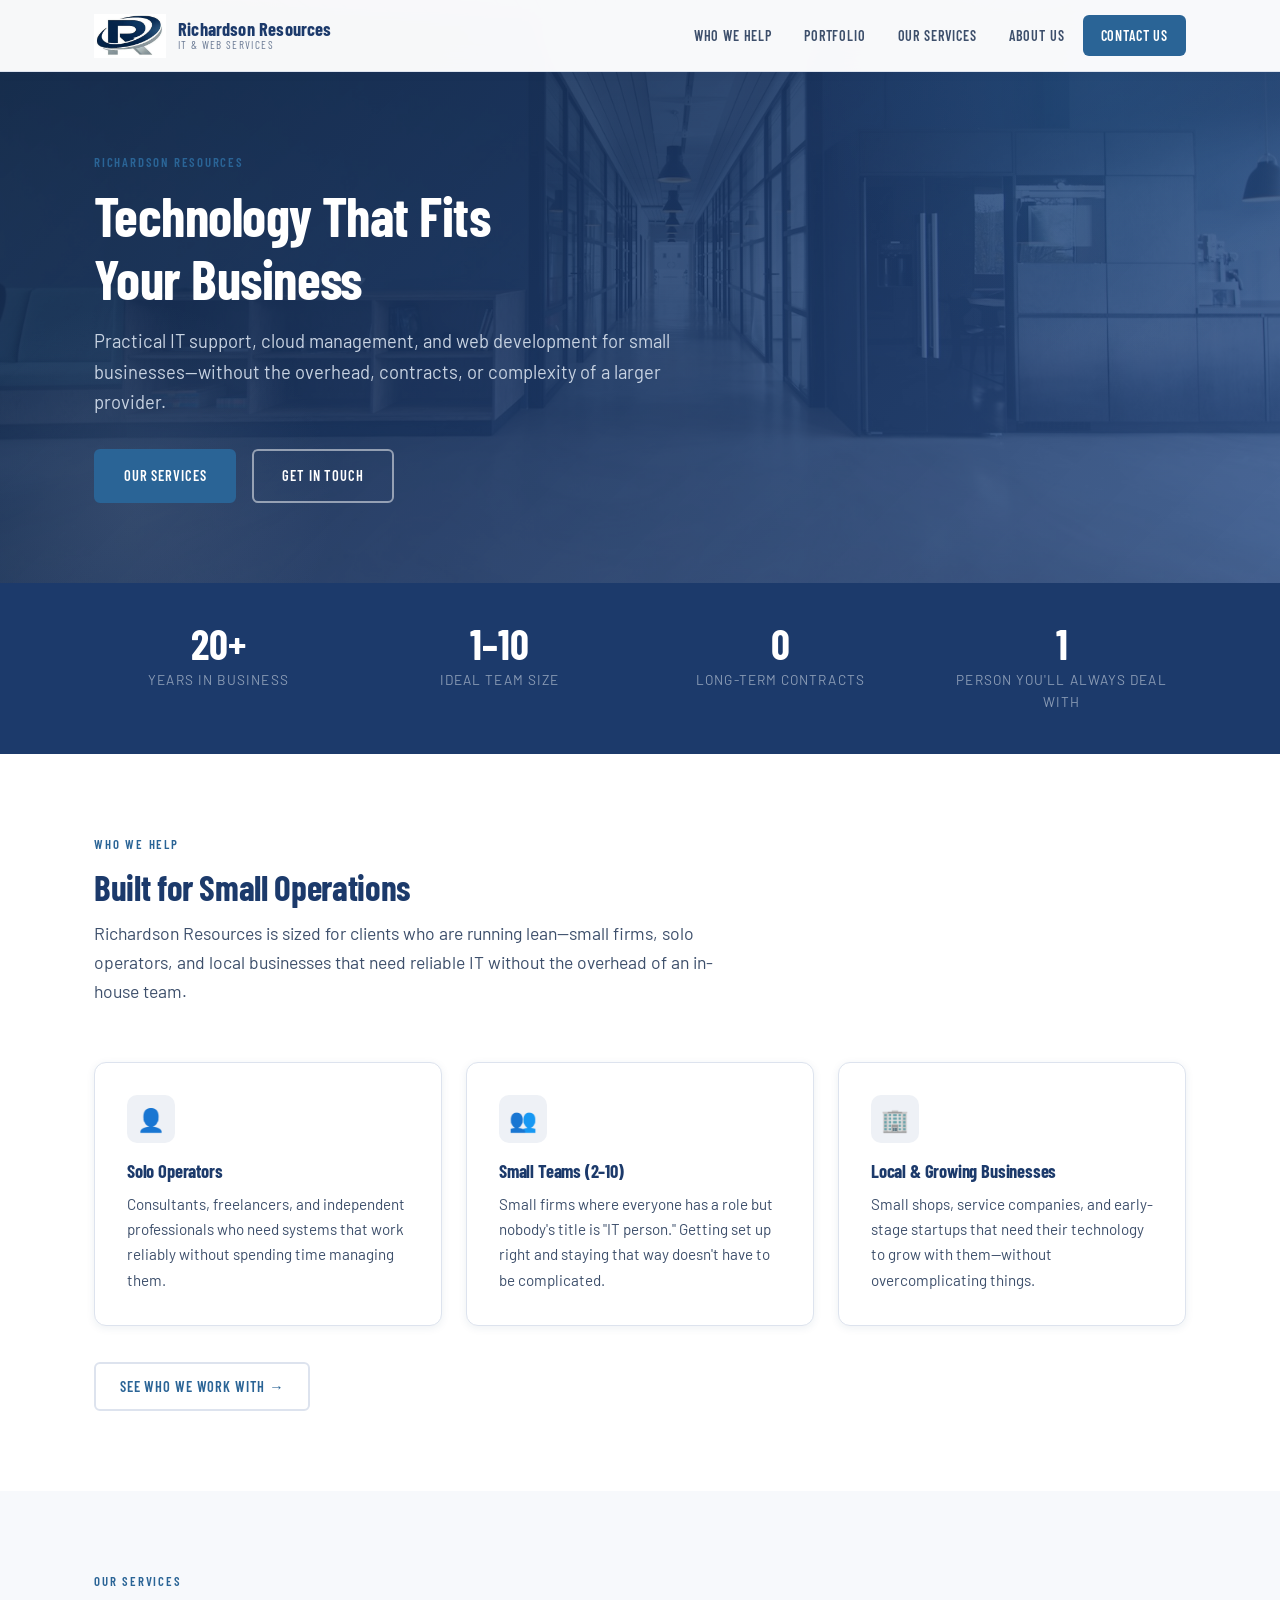
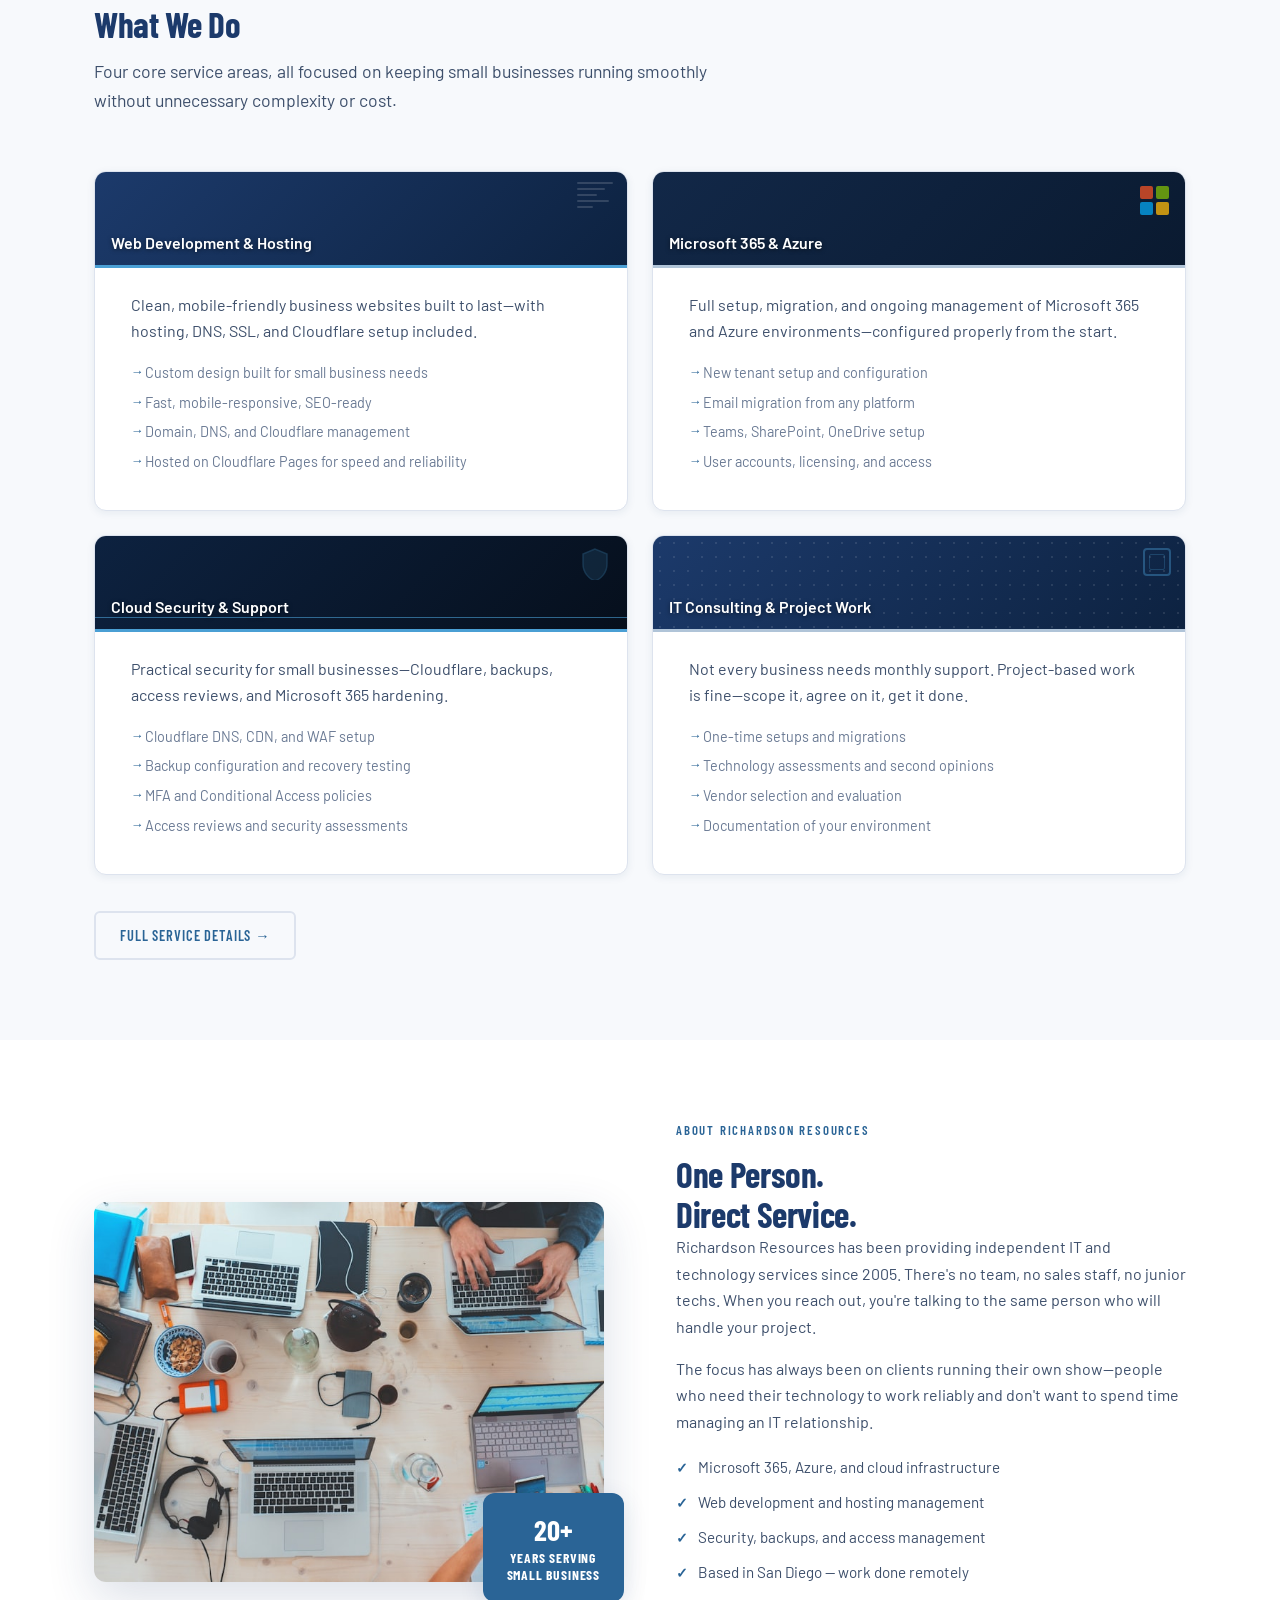
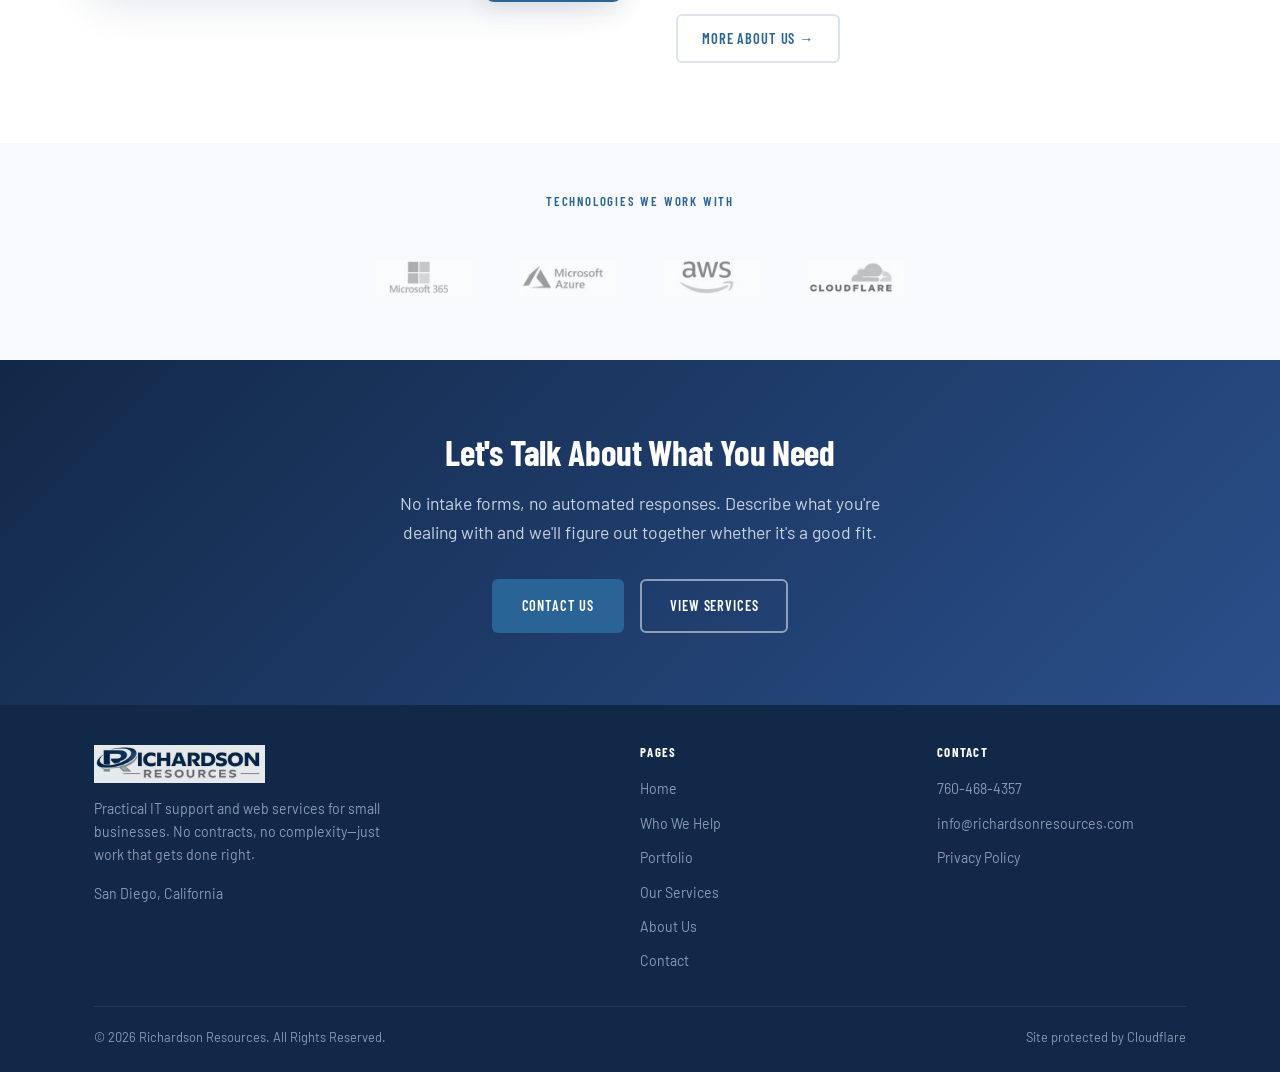
==== commit f6b87a51: "homepage updates" ====
--- a/index.html
+++ b/index.html
@@ -5,16 +5,67 @@
   <meta name="viewport" content="width=device-width, initial-scale=1.0">
   <title>Richardson Resources | Small Business IT &amp; Web Services</title>
   <meta name="description" content="Practical IT support, Microsoft 365 management, and web development for small businesses. No contracts, no complexity — just work that gets done right.">
-  <meta name="keywords" content="small business IT support, Microsoft 365, Azure, web development, San Diego, IT consulting">
+
+  <!-- Open Graph -->
+  <meta property="og:type" content="website">
+  <meta property="og:site_name" content="Richardson Resources">
   <meta property="og:title" content="Richardson Resources">
-  <meta property="og:description" content="Practical IT support and web services for small businesses. Project-based, no contracts.">
-  <meta property="og:type" content="website">
+  <meta property="og:description" content="Practical IT support, Microsoft 365 management, and web development for small businesses. No contracts, no complexity — just work that gets done right.">
+  <meta property="og:url" content="https://www.richardsonresources.com/">
+  <meta property="og:image" content="https://www.richardsonresources.com/images/og-image.jpg">
+  <meta property="og:image:width" content="1200">
+  <meta property="og:image:height" content="630">
+  <meta property="og:image:alt" content="Richardson Resources — Small Business IT &amp; Web Services">
+
+  <!-- Twitter Card -->
+  <meta name="twitter:card" content="summary_large_image">
+  <meta name="twitter:title" content="Richardson Resources">
+  <meta name="twitter:description" content="Practical IT support, Microsoft 365 management, and web development for small businesses. No contracts, no complexity — just work that gets done right.">
+  <meta name="twitter:image" content="https://www.richardsonresources.com/images/og-image.jpg">
+  <meta name="twitter:image:alt" content="Richardson Resources — Small Business IT &amp; Web Services">
+
+  <!-- Theme & Icons -->
   <meta name="theme-color" content="#1C3A6B">
   <link rel="icon" href="images/favicon.ico" type="image/x-icon">
   <link rel="shortcut icon" href="images/favicon.ico" type="image/x-icon">
   <link rel="canonical" href="https://www.richardsonresources.com/">
   <link rel="sitemap" type="application/xml" href="/sitemap.xml">
   <link rel="stylesheet" href="style.css">
+
+  <!-- Schema Markup -->
+  <script type="application/ld+json">
+  {
+    "@context": "https://schema.org",
+    "@type": "ProfessionalService",
+    "name": "Richardson Resources",
+    "description": "Practical IT support, Microsoft 365 management, and web development for small businesses. No contracts, no complexity.",
+    "url": "https://www.richardsonresources.com",
+    "telephone": "+17604684357",
+    "email": "info@richardsonresources.com",
+    "address": {
+      "@type": "PostalAddress",
+      "addressLocality": "San Diego",
+      "addressRegion": "CA",
+      "addressCountry": "US"
+    },
+    "areaServed": {
+      "@type": "Country",
+      "name": "United States"
+    },
+    "serviceType": [
+      "IT Support",
+      "Web Development",
+      "Microsoft 365 Management",
+      "Azure Management",
+      "Cloud Security",
+      "IT Consulting"
+    ],
+    "priceRange": "$$",
+    "sameAs": [
+      "https://www.richardsonresources.com"
+    ]
+  }
+  </script>
 </head>
 <body>
 
@@ -128,48 +179,82 @@
       </div>
       <div class="services-grid">
         <div class="service-card">
-          <div class="service-card__num">01</div>
-          <h3>Web Development &amp; Hosting</h3>
-          <p>Clean, mobile-friendly business websites built to last—with hosting, DNS, SSL, and Cloudflare setup included.</p>
-          <ul>
-            <li>Custom design built for small business needs</li>
-            <li>Fast, mobile-responsive, SEO-ready</li>
-            <li>Domain, DNS, and Cloudflare management</li>
-            <li>Hosted on Cloudflare Pages for speed and reliability</li>
-          </ul>
+          <div class="service-card__hero service-card__hero--web">
+            <div class="service-card__hero-bg"></div>
+            <div class="service-card__hero-deco">
+              <span></span><span></span><span></span><span></span><span></span>
+            </div>
+            <div class="service-card__hero-accent"></div>
+            <span class="service-card__hero-title">Web Development &amp; Hosting</span>
+          </div>
+          <div class="service-card__body">
+            <p>Clean, mobile-friendly business websites built to last—with hosting, DNS, SSL, and Cloudflare setup included.</p>
+            <ul>
+              <li>Custom design built for small business needs</li>
+              <li>Fast, mobile-responsive, SEO-ready</li>
+              <li>Domain, DNS, and Cloudflare management</li>
+              <li>Hosted on Cloudflare Pages for speed and reliability</li>
+            </ul>
+          </div>
         </div>
         <div class="service-card">
-          <div class="service-card__num">02</div>
-          <h3>Microsoft 365 &amp; Azure</h3>
-          <p>Full setup, migration, and ongoing management of Microsoft 365 and Azure environments—configured properly from the start.</p>
-          <ul>
-            <li>New tenant setup and configuration</li>
-            <li>Email migration from any platform</li>
-            <li>Teams, SharePoint, OneDrive setup</li>
-            <li>User accounts, licensing, and access</li>
-          </ul>
+          <div class="service-card__hero service-card__hero--m365">
+            <div class="service-card__hero-bg"></div>
+            <div class="service-card__hero-msq">
+              <div></div><div></div><div></div><div></div>
+            </div>
+            <div class="service-card__hero-accent"></div>
+            <span class="service-card__hero-title">Microsoft 365 &amp; Azure</span>
+          </div>
+          <div class="service-card__body">
+            <p>Full setup, migration, and ongoing management of Microsoft 365 and Azure environments—configured properly from the start.</p>
+            <ul>
+              <li>New tenant setup and configuration</li>
+              <li>Email migration from any platform</li>
+              <li>Teams, SharePoint, OneDrive setup</li>
+              <li>User accounts, licensing, and access</li>
+            </ul>
+          </div>
         </div>
         <div class="service-card">
-          <div class="service-card__num">03</div>
-          <h3>Cloud Security &amp; Support</h3>
-          <p>Practical security for small businesses—Cloudflare, backups, access reviews, and Microsoft 365 hardening.</p>
-          <ul>
-            <li>Cloudflare DNS, CDN, and WAF setup</li>
-            <li>Backup configuration and recovery testing</li>
-            <li>MFA and Conditional Access policies</li>
-            <li>Access reviews and security assessments</li>
-          </ul>
+          <div class="service-card__hero service-card__hero--security">
+            <div class="service-card__hero-bg"></div>
+            <div class="service-card__hero-shield">
+              <svg width="28" height="32" viewBox="0 0 28 32" fill="none" aria-hidden="true">
+                <path d="M14 1L2 6v10c0 8 5.4 14.8 12 16.7C20.6 30.8 26 24 26 16V6L14 1z" fill="rgba(74,159,212,0.35)" stroke="rgba(74,159,212,0.6)" stroke-width="1.5"/>
+              </svg>
+            </div>
+            <div class="service-card__hero-scanline"></div>
+            <div class="service-card__hero-accent"></div>
+            <span class="service-card__hero-title">Cloud Security &amp; Support</span>
+          </div>
+          <div class="service-card__body">
+            <p>Practical security for small businesses—Cloudflare, backups, access reviews, and Microsoft 365 hardening.</p>
+            <ul>
+              <li>Cloudflare DNS, CDN, and WAF setup</li>
+              <li>Backup configuration and recovery testing</li>
+              <li>MFA and Conditional Access policies</li>
+              <li>Access reviews and security assessments</li>
+            </ul>
+          </div>
         </div>
         <div class="service-card">
-          <div class="service-card__num">04</div>
-          <h3>IT Consulting &amp; Project Work</h3>
-          <p>Not every business needs monthly support. Project-based work is fine—scope it, agree on it, get it done.</p>
-          <ul>
-            <li>One-time setups and migrations</li>
-            <li>Technology assessments and second opinions</li>
-            <li>Vendor selection and evaluation</li>
-            <li>Documentation of your environment</li>
-          </ul>
+          <div class="service-card__hero service-card__hero--consulting">
+            <div class="service-card__hero-bg"></div>
+            <div class="service-card__hero-dots"></div>
+            <div class="service-card__hero-corner"></div>
+            <div class="service-card__hero-accent"></div>
+            <span class="service-card__hero-title">IT Consulting &amp; Project Work</span>
+          </div>
+          <div class="service-card__body">
+            <p>Not every business needs monthly support. Project-based work is fine—scope it, agree on it, get it done.</p>
+            <ul>
+              <li>One-time setups and migrations</li>
+              <li>Technology assessments and second opinions</li>
+              <li>Vendor selection and evaluation</li>
+              <li>Documentation of your environment</li>
+            </ul>
+          </div>
         </div>
       </div>
       <div style="margin-top: 36px;">
@@ -267,7 +352,7 @@
         </div>
       </div>
       <div class="footer__bottom">
-        <span>© 2025 Richardson Resources. All Rights Reserved.</span>
+        <span>© <span class="copyright-year">1973</span> Richardson Resources. All Rights Reserved.</span>
         <span>Site protected by <a href="https://www.cloudflare.com" target="_blank" rel="noopener">Cloudflare</a></span>
       </div>
     </div>
--- a/style.css
+++ b/style.css
@@ -474,13 +474,93 @@
 .service-card:hover { box-shadow: var(--shadow-md); transform: translateY(-3px); }
 .service-card:hover::before { transform: scaleX(1); }
 
-.service-card__num {
-  font-family: var(--font-display);
-  font-size: 2.8rem;
-  font-weight: 700;
-  color: var(--steel-light);
-  line-height: 1;
-  margin-bottom: 12px;
+.service-card__hero {
+  height: 96px;
+  position: relative;
+  overflow: hidden;
+  display: flex;
+  align-items: flex-end;
+  padding: 14px 16px;
+  margin: -36px -36px 24px -36px;
+}
+.service-card__hero-bg { position: absolute; inset: 0; }
+.service-card__hero-title {
+  position: relative;
+  z-index: 2;
+  font-size: 1rem;
+  font-weight: 600;
+  color: #fff;
+  line-height: 1.3;
+  text-shadow: 0 1px 4px rgba(0,0,0,0.5);
+}
+.service-card__hero-accent {
+  position: absolute;
+  bottom: 0; left: 0; right: 0;
+  height: 3px;
+  z-index: 3;
+}
+.service-card__body { }
+
+/* Web card */
+.service-card__hero--web .service-card__hero-bg { background: linear-gradient(135deg, #1C3A6B 0%, #0d2240 100%); }
+.service-card__hero--web .service-card__hero-accent { background: #4a9fd4; }
+.service-card__hero-deco {
+  position: absolute; top: 10px; right: 14px;
+  z-index: 1; display: flex; flex-direction: column; gap: 4px;
+}
+.service-card__hero-deco span {
+  display: block; height: 2px;
+  background: rgba(255,255,255,0.15); border-radius: 2px;
+}
+.service-card__hero-deco span:nth-child(1) { width: 36px; }
+.service-card__hero-deco span:nth-child(2) { width: 28px; }
+.service-card__hero-deco span:nth-child(3) { width: 20px; }
+.service-card__hero-deco span:nth-child(4) { width: 32px; }
+.service-card__hero-deco span:nth-child(5) { width: 16px; }
+
+/* M365 card */
+.service-card__hero--m365 .service-card__hero-bg { background: linear-gradient(135deg, #122848 0%, #0a1a30 100%); }
+.service-card__hero--m365 .service-card__hero-accent { background: #b0c4d8; }
+.service-card__hero-msq {
+  position: absolute; top: 14px; right: 16px;
+  display: grid; grid-template-columns: 1fr 1fr; gap: 3px; z-index: 1;
+}
+.service-card__hero-msq div { width: 13px; height: 13px; border-radius: 2px; opacity: 0.75; }
+.service-card__hero-msq div:nth-child(1) { background: #f35325; }
+.service-card__hero-msq div:nth-child(2) { background: #81bc06; }
+.service-card__hero-msq div:nth-child(3) { background: #05a6f0; }
+.service-card__hero-msq div:nth-child(4) { background: #ffba08; }
+
+/* Security card */
+.service-card__hero--security .service-card__hero-bg { background: linear-gradient(135deg, #0d2240 0%, #060f1c 100%); }
+.service-card__hero--security .service-card__hero-accent { background: #4a9fd4; }
+.service-card__hero-shield { position: absolute; top: 12px; right: 18px; z-index: 1; opacity: 0.4; }
+.service-card__hero-scanline {
+  position: absolute; left: 0; right: 0; height: 1px;
+  background: rgba(74,159,212,0.6); z-index: 2;
+  animation: scanline 2.2s ease-in-out infinite;
+}
+@keyframes scanline { 0%,100% { top: 18px; } 50% { top: 72px; } }
+
+/* Consulting card */
+.service-card__hero--consulting .service-card__hero-bg { background: linear-gradient(135deg, #1C3A6B 0%, #0d2240 100%); }
+.service-card__hero--consulting .service-card__hero-accent { background: #b0c4d8; }
+.service-card__hero-dots {
+  position: absolute; inset: 0;
+  background-image: radial-gradient(circle, rgba(255,255,255,0.1) 1px, transparent 1px);
+  background-size: 14px 14px; z-index: 1;
+}
+.service-card__hero-corner {
+  position: absolute; top: 12px; right: 14px;
+  width: 28px; height: 28px;
+  border: 2px solid rgba(74,159,212,0.4);
+  border-radius: 4px; z-index: 2;
+}
+.service-card__hero-corner::after {
+  content: '';
+  position: absolute; top: 4px; left: 4px; right: 4px; bottom: 4px;
+  border: 1.5px solid rgba(74,159,212,0.25);
+  border-radius: 2px;
 }
 
 .service-card h3 { margin-bottom: 10px; }
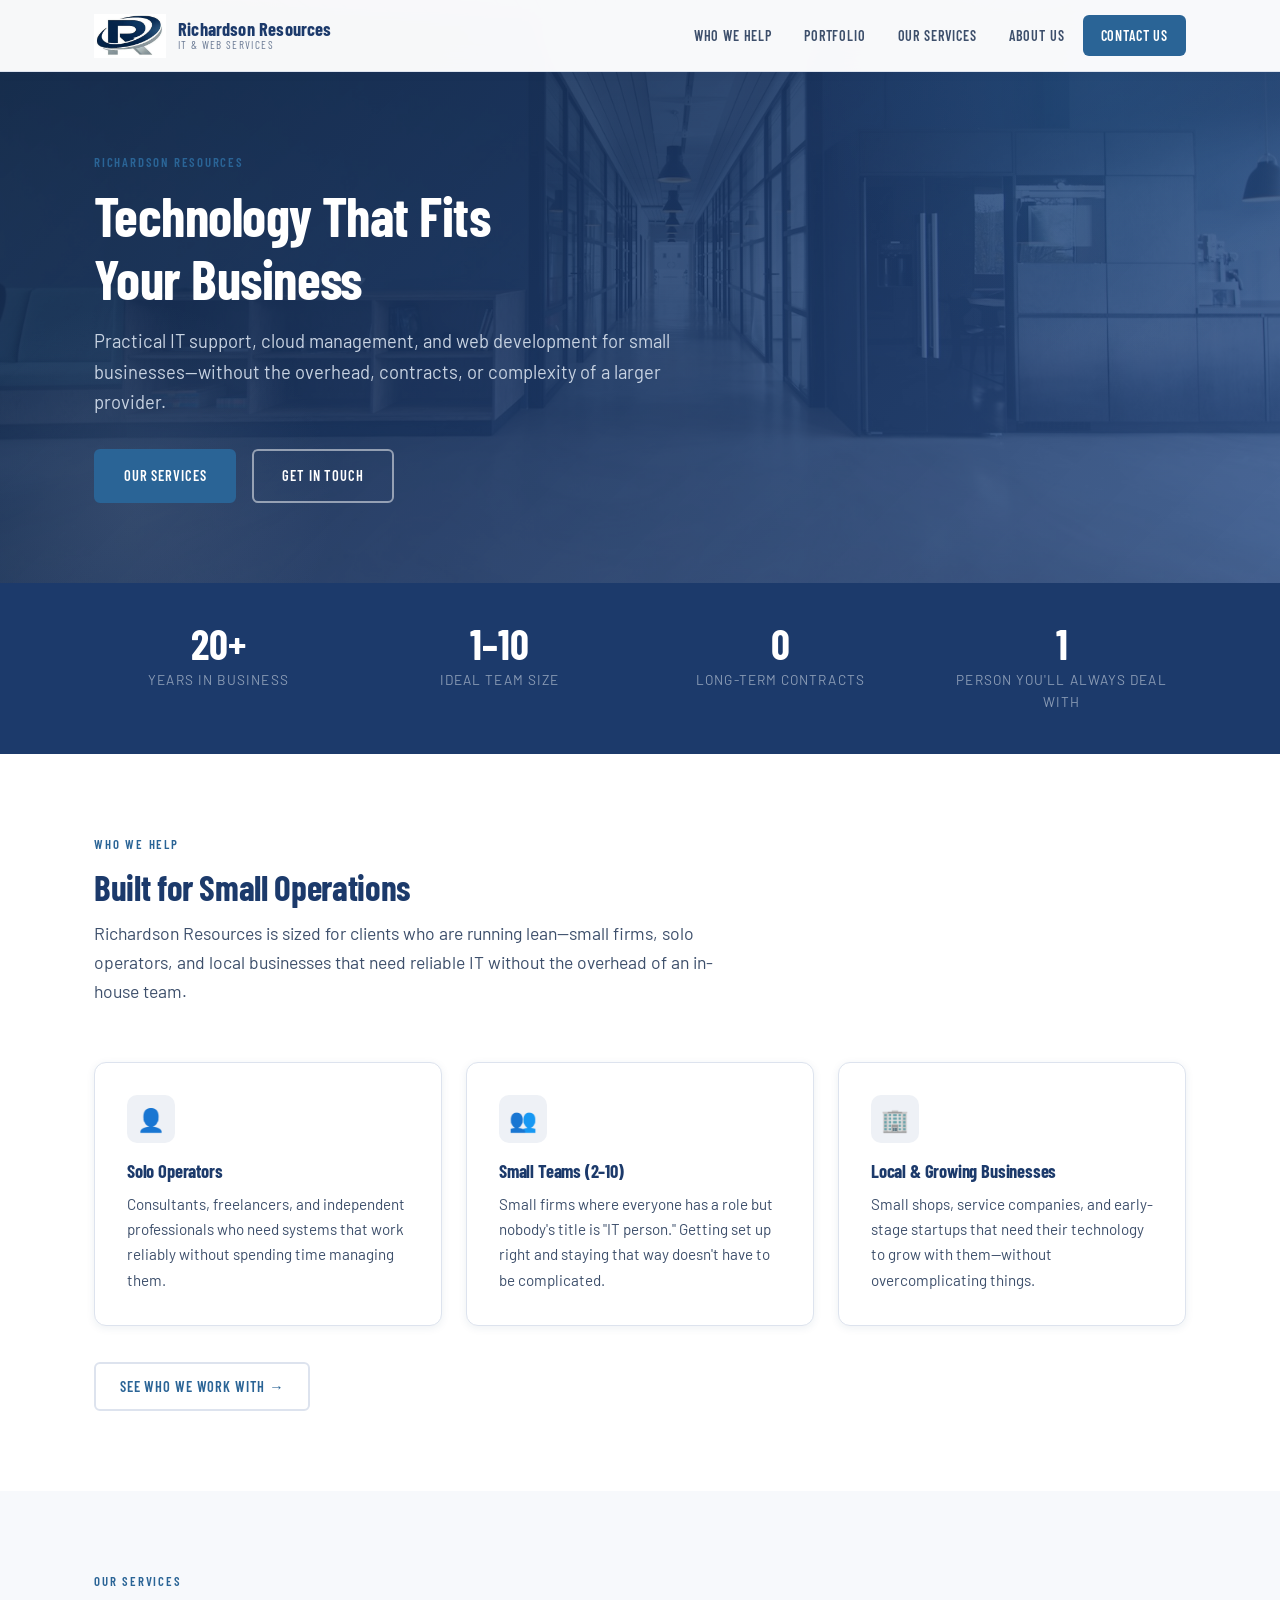
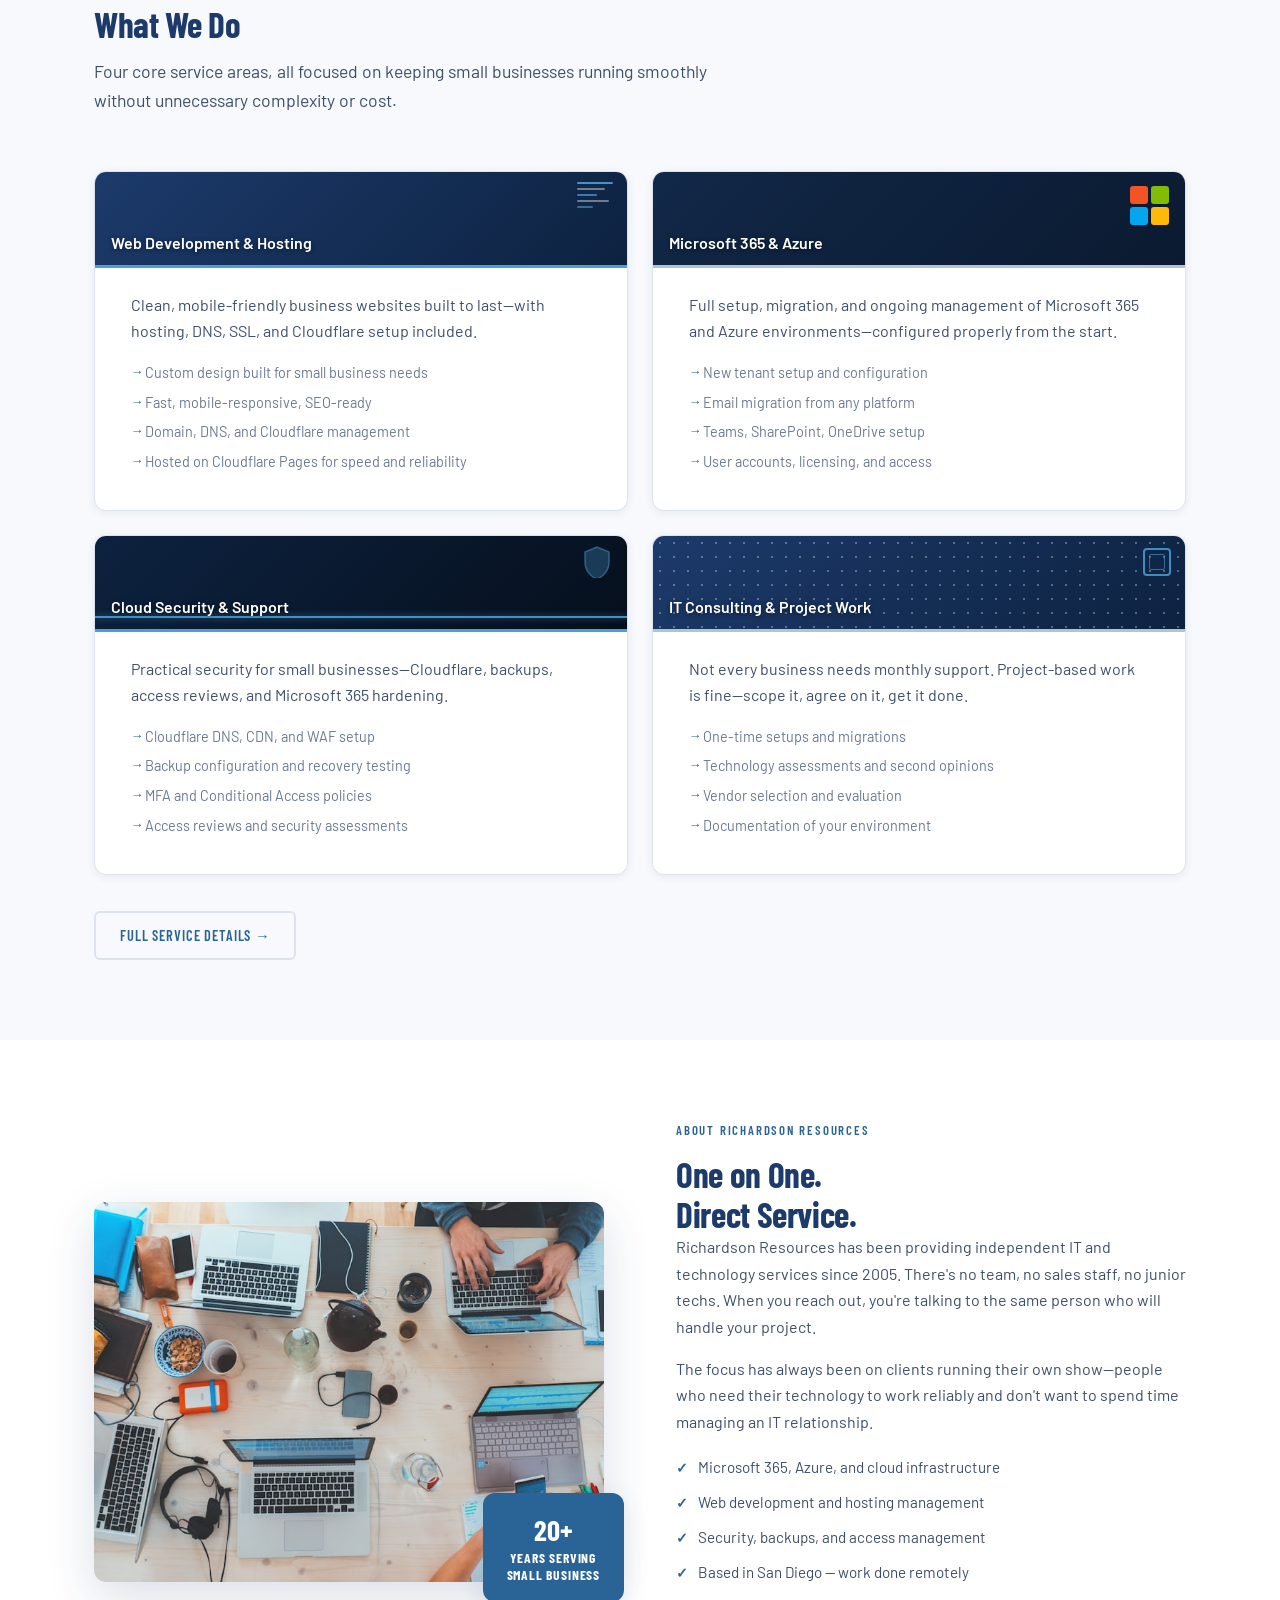
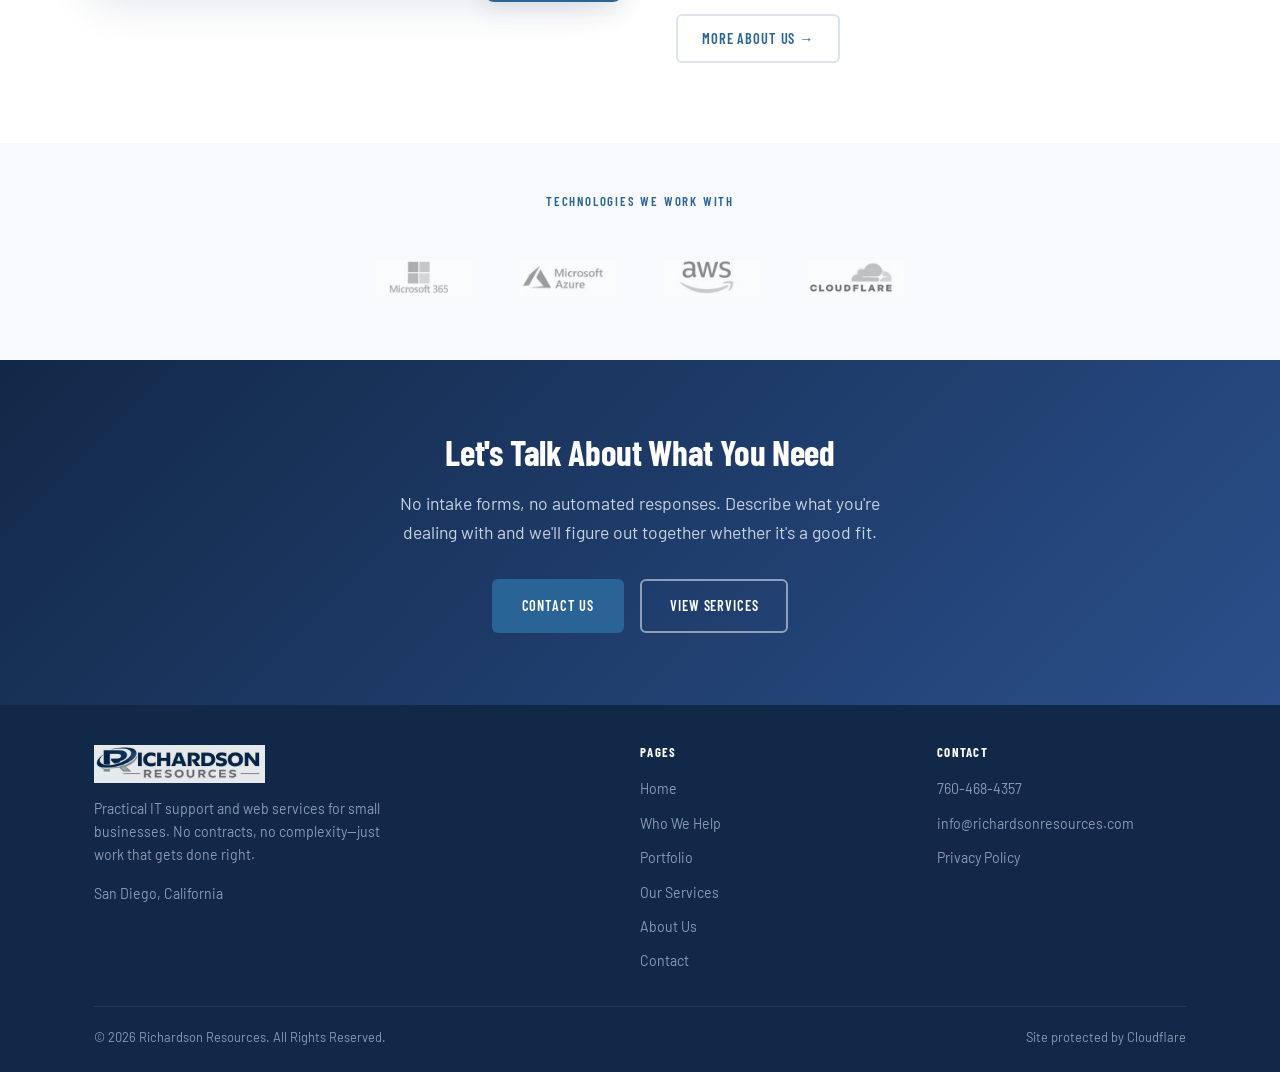
==== commit 6989dd26: "Verbiage change" ====
--- a/index.html
+++ b/index.html
@@ -278,7 +278,7 @@
         </div>
         <div>
           <div class="section-label">About Richardson Resources</div>
-          <h2>One Person.<br>Direct Service.</h2>
+          <h2>One on One.<br>Direct Service.</h2>
           <p>Richardson Resources has been providing independent IT and technology services since 2005. There's no team, no sales staff, no junior techs. When you reach out, you're talking to the same person who will handle your project.</p>
           <p>The focus has always been on clients running their own show—people who need their technology to work reliably and don't want to spend time managing an IT relationship.</p>
           <ul class="check-list">
--- a/style.css
+++ b/style.css
@@ -512,11 +512,11 @@
   display: block; height: 2px;
   background: rgba(255,255,255,0.15); border-radius: 2px;
 }
-.service-card__hero-deco span:nth-child(1) { width: 36px; }
-.service-card__hero-deco span:nth-child(2) { width: 28px; }
-.service-card__hero-deco span:nth-child(3) { width: 20px; }
-.service-card__hero-deco span:nth-child(4) { width: 32px; }
-.service-card__hero-deco span:nth-child(5) { width: 16px; }
+.service-card__hero-deco span:nth-child(1) { width: 36px; background: rgba(74,159,212,0.9); }
+.service-card__hero-deco span:nth-child(2) { width: 28px; background: rgba(255,255,255,0.4); }
+.service-card__hero-deco span:nth-child(3) { width: 20px; background: rgba(74,159,212,0.7); }
+.service-card__hero-deco span:nth-child(4) { width: 32px; background: rgba(255,255,255,0.4); }
+.service-card__hero-deco span:nth-child(5) { width: 16px; background: rgba(74,159,212,0.6); }
 
 /* M365 card */
 .service-card__hero--m365 .service-card__hero-bg { background: linear-gradient(135deg, #122848 0%, #0a1a30 100%); }
@@ -525,7 +525,7 @@
   position: absolute; top: 14px; right: 16px;
   display: grid; grid-template-columns: 1fr 1fr; gap: 3px; z-index: 1;
 }
-.service-card__hero-msq div { width: 13px; height: 13px; border-radius: 2px; opacity: 0.75; }
+.service-card__hero-msq div { width: 18px; height: 18px; border-radius: 3px; opacity: 1; }
 .service-card__hero-msq div:nth-child(1) { background: #f35325; }
 .service-card__hero-msq div:nth-child(2) { background: #81bc06; }
 .service-card__hero-msq div:nth-child(3) { background: #05a6f0; }
@@ -534,10 +534,11 @@
 /* Security card */
 .service-card__hero--security .service-card__hero-bg { background: linear-gradient(135deg, #0d2240 0%, #060f1c 100%); }
 .service-card__hero--security .service-card__hero-accent { background: #4a9fd4; }
-.service-card__hero-shield { position: absolute; top: 12px; right: 18px; z-index: 1; opacity: 0.4; }
+.service-card__hero-shield { position: absolute; top: 10px; right: 16px; z-index: 1; opacity: 0.85; }
 .service-card__hero-scanline {
-  position: absolute; left: 0; right: 0; height: 1px;
-  background: rgba(74,159,212,0.6); z-index: 2;
+  position: absolute; left: 0; right: 0; height: 2px;
+  background: rgba(74,159,212,0.9); z-index: 2;
+  box-shadow: 0 0 6px rgba(74,159,212,0.6);
   animation: scanline 2.2s ease-in-out infinite;
 }
 @keyframes scanline { 0%,100% { top: 18px; } 50% { top: 72px; } }
@@ -547,19 +548,19 @@
 .service-card__hero--consulting .service-card__hero-accent { background: #b0c4d8; }
 .service-card__hero-dots {
   position: absolute; inset: 0;
-  background-image: radial-gradient(circle, rgba(255,255,255,0.1) 1px, transparent 1px);
+  background-image: radial-gradient(circle, rgba(255,255,255,0.3) 1.5px, transparent 1.5px);
   background-size: 14px 14px; z-index: 1;
 }
 .service-card__hero-corner {
   position: absolute; top: 12px; right: 14px;
   width: 28px; height: 28px;
-  border: 2px solid rgba(74,159,212,0.4);
+  border: 2px solid rgba(74,159,212,0.85);
   border-radius: 4px; z-index: 2;
 }
 .service-card__hero-corner::after {
   content: '';
   position: absolute; top: 4px; left: 4px; right: 4px; bottom: 4px;
-  border: 1.5px solid rgba(74,159,212,0.25);
+  border: 1.5px solid rgba(74,159,212,0.6);
   border-radius: 2px;
 }
 
